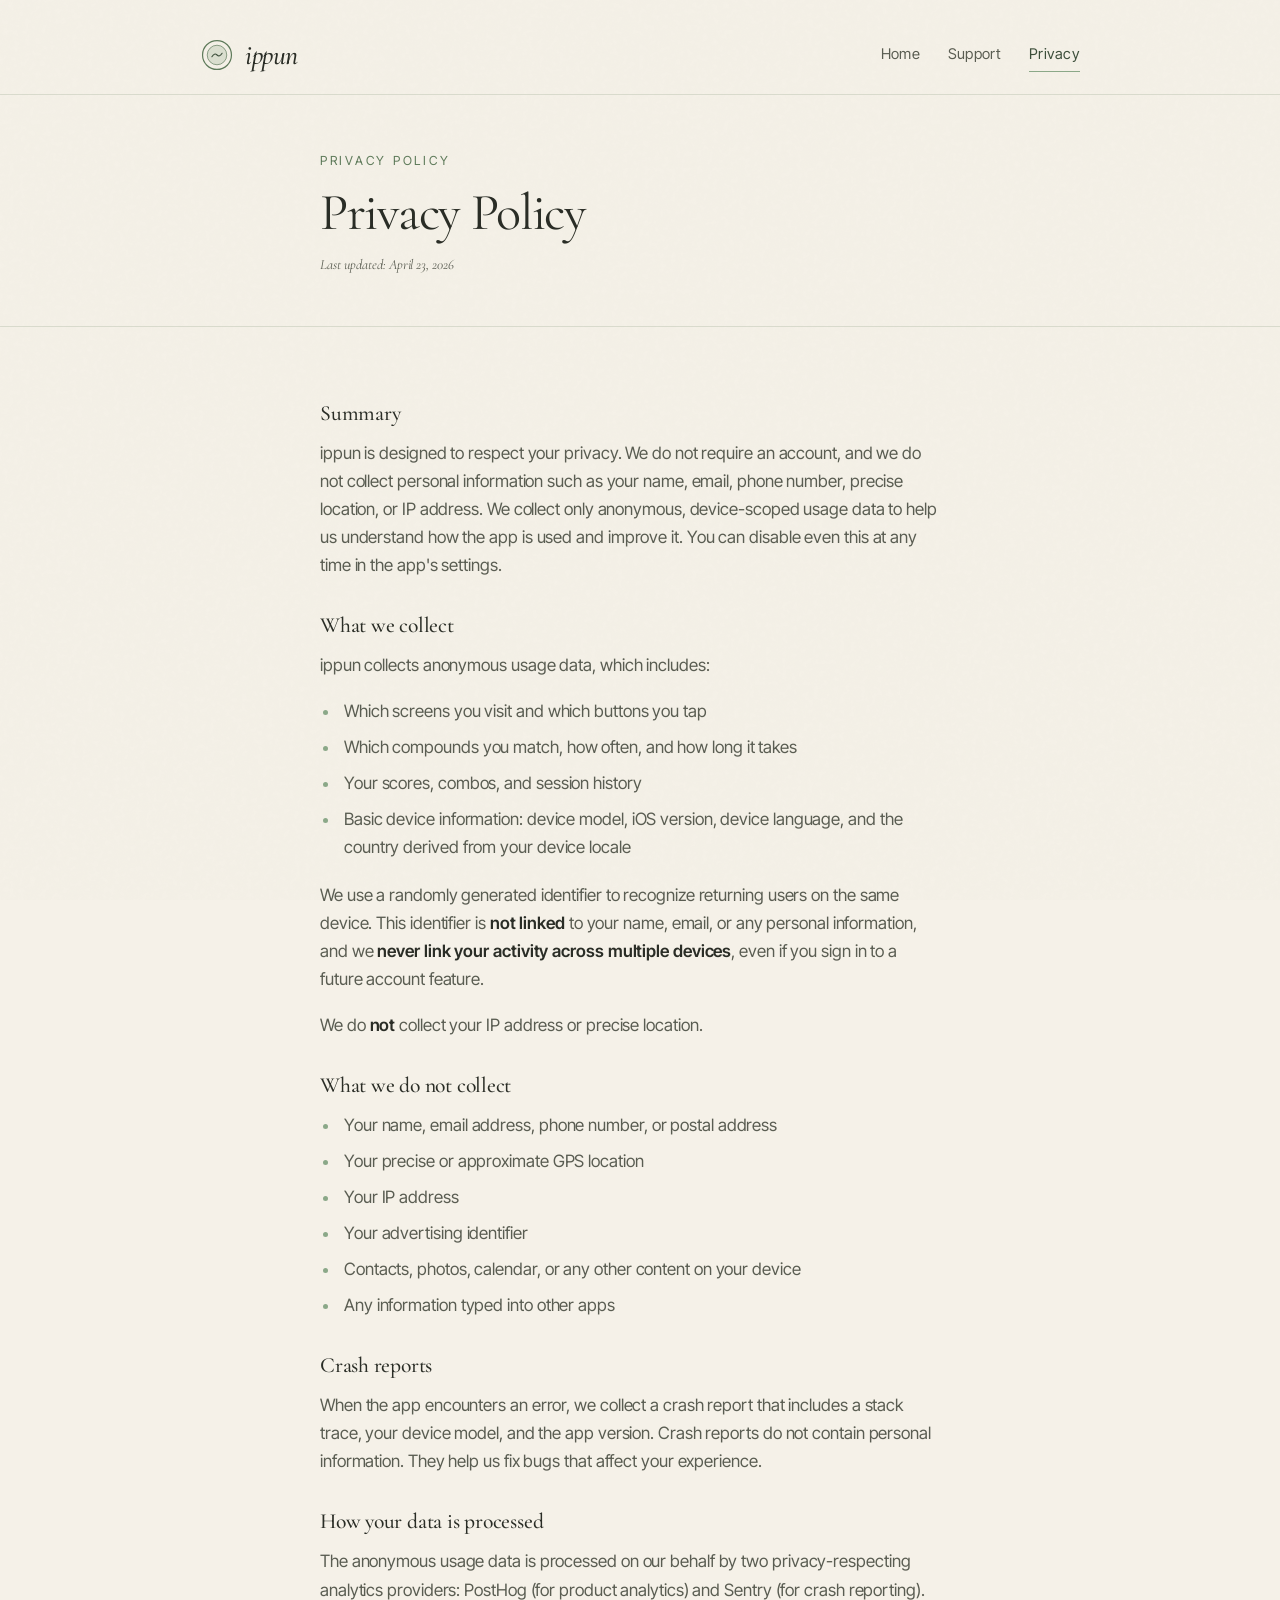
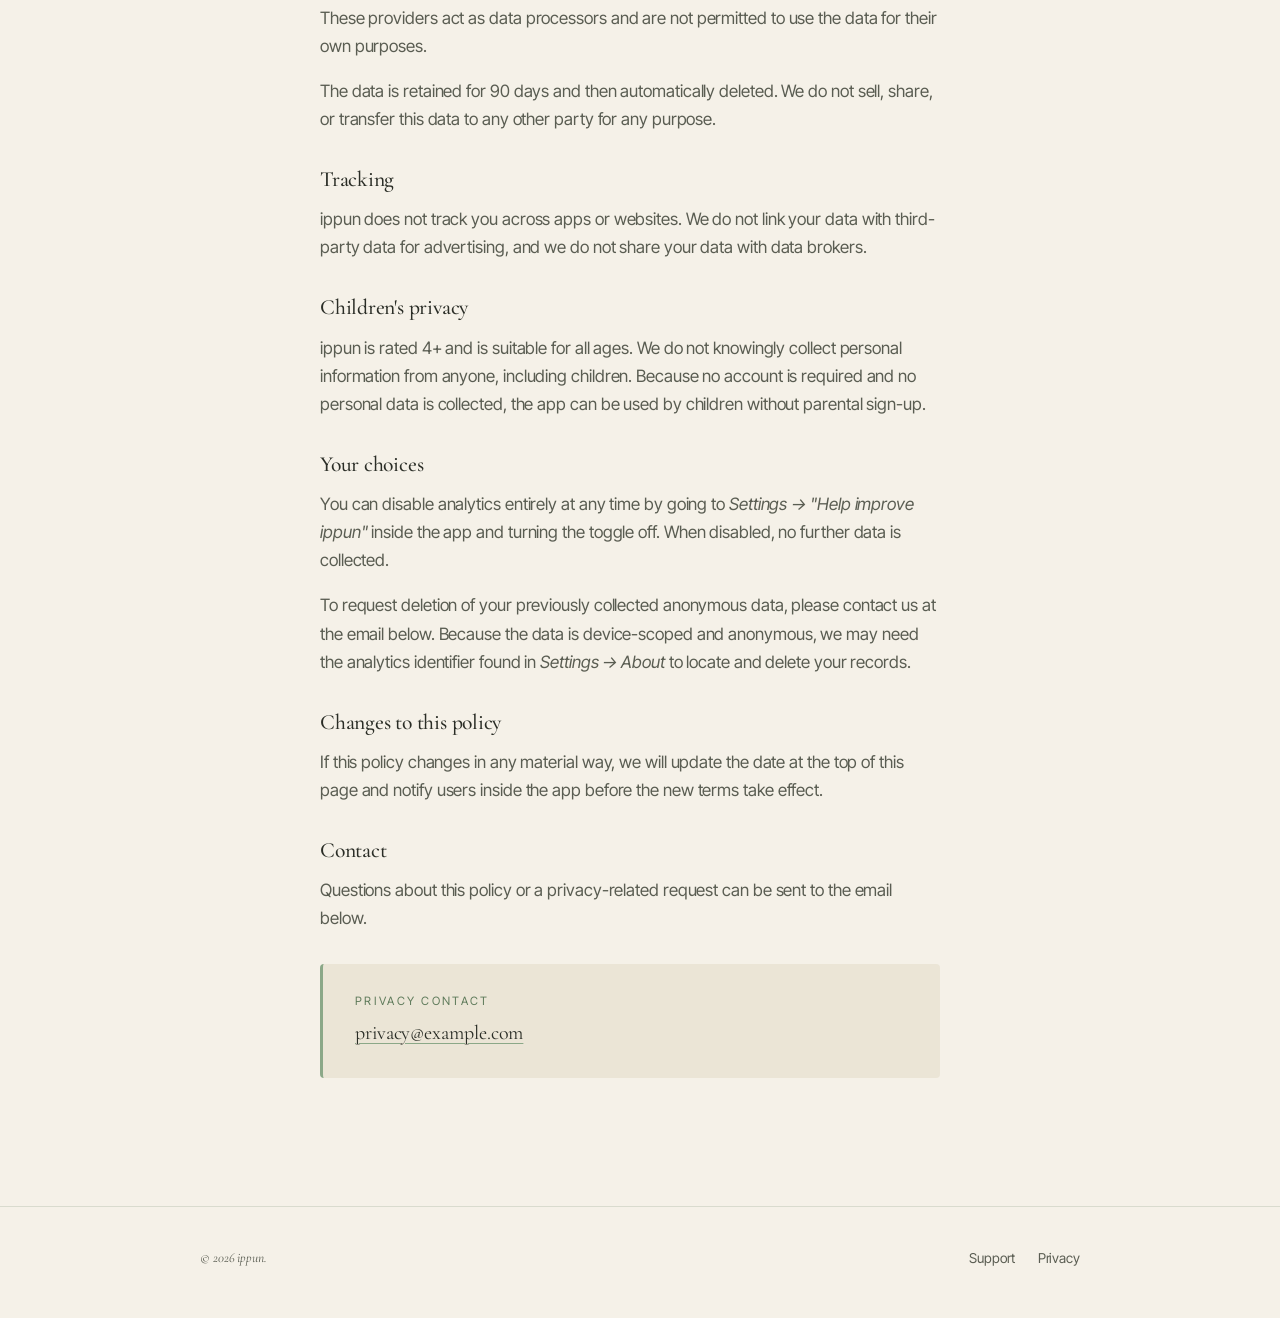
==== privacy.html @ 7325e5bc "Add files via upload" ====
<!DOCTYPE html>
<html lang="en">
<head>
<meta charset="UTF-8">
<meta name="viewport" content="width=device-width, initial-scale=1.0">
<meta name="description" content="Privacy policy for ippun — what data we collect, what we don't, and how to opt out.">
<title>Privacy Policy — ippun</title>
<link rel="icon" type="image/svg+xml" href="assets/mark.svg">
<link rel="preconnect" href="https://fonts.googleapis.com">
<link rel="preconnect" href="https://fonts.gstatic.com" crossorigin>
<link href="https://fonts.googleapis.com/css2?family=Cormorant+Garamond:ital,wght@0,400;0,500;0,600;1,400;1,500&family=Inter+Tight:wght@400;500;600&display=swap" rel="stylesheet">
<link rel="stylesheet" href="assets/style.css">
</head>
<body>

<header class="site-header">
  <div class="wrap-wide site-header-inner">
    <a href="index.html" class="brand">
      <img src="assets/mark.svg" alt="" class="brand-mark">
      <span class="brand-name">ippun</span>
    </a>
    <nav class="primary" aria-label="Primary">
      <a href="index.html">Home</a>
      <a href="support.html">Support</a>
      <a href="privacy.html" aria-current="page">Privacy</a>
    </nav>
  </div>
</header>

<main>

  <div class="doc-header">
    <div class="wrap">
      <p class="kicker">Privacy Policy</p>
      <h1>Privacy Policy</h1>
      <p class="updated">Last updated: <span id="lastUpdated">April 23, 2026</span></p>
    </div>
  </div>

  <section class="doc-body">
    <div class="wrap">

      <h3>Summary</h3>
      <p>ippun is designed to respect your privacy. We do not require an account, and we do not collect personal information such as your name, email, phone number, precise location, or IP address. We collect only anonymous, device-scoped usage data to help us understand how the app is used and improve it. You can disable even this at any time in the app's settings.</p>

      <h3>What we collect</h3>
      <p>ippun collects anonymous usage data, which includes:</p>
      <ul>
        <li>Which screens you visit and which buttons you tap</li>
        <li>Which compounds you match, how often, and how long it takes</li>
        <li>Your scores, combos, and session history</li>
        <li>Basic device information: device model, iOS version, device language, and the country derived from your device locale</li>
      </ul>
      <p>We use a randomly generated identifier to recognize returning users on the same device. This identifier is <strong>not linked</strong> to your name, email, or any personal information, and we <strong>never link your activity across multiple devices</strong>, even if you sign in to a future account feature.</p>
      <p>We do <strong>not</strong> collect your IP address or precise location.</p>

      <h3>What we do not collect</h3>
      <ul>
        <li>Your name, email address, phone number, or postal address</li>
        <li>Your precise or approximate GPS location</li>
        <li>Your IP address</li>
        <li>Your advertising identifier</li>
        <li>Contacts, photos, calendar, or any other content on your device</li>
        <li>Any information typed into other apps</li>
      </ul>

      <h3>Crash reports</h3>
      <p>When the app encounters an error, we collect a crash report that includes a stack trace, your device model, and the app version. Crash reports do not contain personal information. They help us fix bugs that affect your experience.</p>

      <h3>How your data is processed</h3>
      <p>The anonymous usage data is processed on our behalf by two privacy-respecting analytics providers: PostHog (for product analytics) and Sentry (for crash reporting). These providers act as data processors and are not permitted to use the data for their own purposes.</p>
      <p>The data is retained for 90 days and then automatically deleted. We do not sell, share, or transfer this data to any other party for any purpose.</p>

      <h3>Tracking</h3>
      <p>ippun does not track you across apps or websites. We do not link your data with third-party data for advertising, and we do not share your data with data brokers.</p>

      <h3>Children's privacy</h3>
      <p>ippun is rated 4+ and is suitable for all ages. We do not knowingly collect personal information from anyone, including children. Because no account is required and no personal data is collected, the app can be used by children without parental sign-up.</p>

      <h3>Your choices</h3>
      <p>You can disable analytics entirely at any time by going to <em>Settings → "Help improve ippun"</em> inside the app and turning the toggle off. When disabled, no further data is collected.</p>
      <p>To request deletion of your previously collected anonymous data, please contact us at the email below. Because the data is device-scoped and anonymous, we may need the analytics identifier found in <em>Settings → About</em> to locate and delete your records.</p>

      <h3>Changes to this policy</h3>
      <p>If this policy changes in any material way, we will update the date at the top of this page and notify users inside the app before the new terms take effect.</p>

      <h3>Contact</h3>
      <p>Questions about this policy or a privacy-related request can be sent to the email below.</p>

      <div class="contact-card">
        <div class="label">Privacy contact</div>
        <div class="value"><a href="mailto:privacy@example.com">privacy@example.com</a></div>
      </div>

    </div>
  </section>

</main>

<footer class="site-footer">
  <div class="wrap-wide site-footer-inner">
    <span class="colophon">© <span id="year"></span> ippun.</span>
    <nav aria-label="Footer">
      <a href="support.html">Support</a>
      <a href="privacy.html">Privacy</a>
    </nav>
  </div>
</footer>

<script>
  document.getElementById('year').textContent = new Date().getFullYear();
</script>

</body>
</html>
---- assets/style.css ----
/* ippun — light matcha aesthetic
   Refined, minimal, warm. Subtle grain and soft matcha accents. */

:root {
  /* Matcha palette — warm, powdery, quiet */
  --cream: #f5f1e8;           /* warm off-white, like rice paper */
  --cream-soft: #ebe5d6;      /* slightly deeper cream for cards */
  --matcha: #8ba888;          /* soft matcha green */
  --matcha-deep: #5e7a5a;     /* deeper accent */
  --matcha-dark: #3d4f3b;     /* for text contrast */
  --ink: #2a2d26;             /* warm near-black */
  --ink-soft: #5a5d52;        /* muted body text */
  --rule: rgba(94, 122, 90, 0.18);

  --serif: "Cormorant Garamond", "EB Garamond", Georgia, serif;
  --sans: "Inter Tight", -apple-system, BlinkMacSystemFont, "SF Pro Text", sans-serif;
  --mono: "JetBrains Mono", ui-monospace, monospace;

  --measure: 62ch;
  --gutter: clamp(1.25rem, 4vw, 2.5rem);
}

*, *::before, *::after { box-sizing: border-box; }

html { scroll-behavior: smooth; }

body {
  margin: 0;
  background: var(--cream);
  color: var(--ink);
  font-family: var(--sans);
  font-size: 17px;
  line-height: 1.65;
  font-weight: 400;
  -webkit-font-smoothing: antialiased;
  -moz-osx-font-smoothing: grayscale;
  letter-spacing: -0.005em;
  min-height: 100vh;
  position: relative;
}

/* Subtle paper grain — gives the cream background texture */
body::before {
  content: "";
  position: fixed;
  inset: 0;
  pointer-events: none;
  z-index: 1;
  opacity: 0.35;
  background-image: url("data:image/svg+xml,%3Csvg viewBox='0 0 200 200' xmlns='http://www.w3.org/2000/svg'%3E%3Cfilter id='n'%3E%3CfeTurbulence type='fractalNoise' baseFrequency='0.85' numOctaves='2' stitchTiles='stitch'/%3E%3CfeColorMatrix values='0 0 0 0 0.36 0 0 0 0 0.42 0 0 0 0 0.32 0 0 0 0.09 0'/%3E%3C/filter%3E%3Crect width='100%25' height='100%25' filter='url(%23n)'/%3E%3C/svg%3E");
}

/* Content sits above grain */
.site-header, main, .site-footer { position: relative; z-index: 2; }

/* ─── Layout ─────────────────────────────────────────── */

.wrap {
  max-width: 720px;
  margin: 0 auto;
  padding: 0 var(--gutter);
}

.wrap-wide {
  max-width: 960px;
  margin: 0 auto;
  padding: 0 var(--gutter);
}

/* ─── Header ─────────────────────────────────────────── */

.site-header {
  padding: 2rem 0 1rem;
  border-bottom: 1px solid var(--rule);
}

.site-header-inner {
  display: flex;
  align-items: center;
  justify-content: space-between;
  gap: 1.5rem;
  flex-wrap: wrap;
}

.brand {
  display: inline-flex;
  align-items: center;
  gap: 0.7rem;
  text-decoration: none;
  color: var(--ink);
}

.brand-mark {
  width: 34px;
  height: 34px;
  flex-shrink: 0;
}

.brand-name {
  font-family: var(--serif);
  font-size: 1.75rem;
  font-weight: 500;
  letter-spacing: -0.02em;
  font-style: italic;
}

nav.primary {
  display: flex;
  gap: 1.75rem;
  align-items: center;
}

nav.primary a {
  color: var(--ink-soft);
  text-decoration: none;
  font-size: 0.92rem;
  letter-spacing: 0.02em;
  padding: 0.25rem 0;
  border-bottom: 1px solid transparent;
  transition: color 0.2s ease, border-color 0.2s ease;
}

nav.primary a:hover,
nav.primary a[aria-current="page"] {
  color: var(--matcha-dark);
  border-bottom-color: var(--matcha);
}

/* ─── Hero / Landing ─────────────────────────────────── */

.hero {
  padding: 5rem 0 4rem;
  text-align: center;
  position: relative;
}

.hero .eyebrow {
  font-size: 0.78rem;
  text-transform: uppercase;
  letter-spacing: 0.22em;
  color: var(--matcha-deep);
  margin-bottom: 1.5rem;
  font-weight: 500;
}

.hero h1 {
  font-family: var(--serif);
  font-weight: 400;
  font-size: clamp(2.5rem, 7vw, 4.75rem);
  line-height: 1.05;
  letter-spacing: -0.025em;
  margin: 0 0 1.5rem;
  color: var(--ink);
}

.hero h1 em {
  font-style: italic;
  color: var(--matcha-deep);
  font-weight: 400;
}

.hero .lede {
  font-size: 1.15rem;
  color: var(--ink-soft);
  max-width: 40ch;
  margin: 0 auto 2.5rem;
  line-height: 1.55;
}

.hero-cta {
  display: inline-flex;
  align-items: center;
  gap: 0.6rem;
  padding: 0.85rem 1.5rem;
  background: var(--matcha-dark);
  color: var(--cream);
  text-decoration: none;
  border-radius: 999px;
  font-size: 0.95rem;
  letter-spacing: 0.01em;
  transition: background 0.2s ease, transform 0.2s ease;
}

.hero-cta:hover {
  background: var(--ink);
  transform: translateY(-1px);
}

.hero-cta-note {
  display: block;
  margin-top: 1rem;
  font-size: 0.82rem;
  color: var(--ink-soft);
  letter-spacing: 0.04em;
}

/* Decorative circle — evokes a matcha bowl seen from above */
.hero-bowl {
  position: absolute;
  top: 0;
  left: 50%;
  transform: translate(-50%, -25%);
  width: 420px;
  height: 420px;
  border-radius: 50%;
  background: radial-gradient(circle at 35% 35%,
    rgba(139, 168, 136, 0.22) 0%,
    rgba(139, 168, 136, 0.08) 45%,
    transparent 70%);
  z-index: -1;
  pointer-events: none;
}

/* ─── Sections ───────────────────────────────────────── */

section {
  padding: 3.5rem 0;
}

section + section {
  border-top: 1px solid var(--rule);
}

.section-label {
  font-size: 0.75rem;
  text-transform: uppercase;
  letter-spacing: 0.24em;
  color: var(--matcha-deep);
  margin-bottom: 1.25rem;
  font-weight: 500;
}

h2 {
  font-family: var(--serif);
  font-weight: 400;
  font-size: clamp(1.75rem, 3.5vw, 2.5rem);
  line-height: 1.15;
  letter-spacing: -0.02em;
  margin: 0 0 1.25rem;
  color: var(--ink);
}

h3 {
  font-family: var(--serif);
  font-weight: 500;
  font-size: 1.35rem;
  line-height: 1.3;
  margin: 2rem 0 0.75rem;
  color: var(--ink);
  letter-spacing: -0.01em;
}

p {
  margin: 0 0 1.1rem;
  max-width: var(--measure);
  color: var(--ink-soft);
}

p strong { color: var(--ink); font-weight: 600; }

a { color: var(--matcha-deep); text-decoration: underline; text-decoration-thickness: 1px; text-underline-offset: 3px; }
a:hover { color: var(--ink); }

/* Feature list on landing */
.features {
  display: grid;
  grid-template-columns: repeat(auto-fit, minmax(220px, 1fr));
  gap: 2.5rem 2rem;
  margin-top: 2rem;
}

.feature .feature-num {
  font-family: var(--serif);
  font-style: italic;
  color: var(--matcha);
  font-size: 1.4rem;
  margin-bottom: 0.5rem;
  display: block;
}

.feature h3 {
  margin-top: 0;
  font-size: 1.15rem;
  font-weight: 600;
  font-family: var(--sans);
  letter-spacing: -0.005em;
}

.feature p {
  font-size: 0.95rem;
  margin: 0;
}

/* ─── Document pages (support, privacy) ──────────────── */

.doc-header {
  padding: 3.5rem 0 2rem;
  border-bottom: 1px solid var(--rule);
}

.doc-header .kicker {
  font-size: 0.78rem;
  text-transform: uppercase;
  letter-spacing: 0.22em;
  color: var(--matcha-deep);
  margin-bottom: 0.75rem;
}

.doc-header h1 {
  font-family: var(--serif);
  font-weight: 400;
  font-size: clamp(2.25rem, 5vw, 3.25rem);
  line-height: 1.1;
  letter-spacing: -0.025em;
  margin: 0 0 0.75rem;
  color: var(--ink);
}

.doc-header .updated {
  font-size: 0.88rem;
  color: var(--ink-soft);
  font-style: italic;
  font-family: var(--serif);
}

.doc-body {
  padding: 2.5rem 0 4rem;
}

.doc-body ul {
  padding-left: 1.25rem;
  margin: 0 0 1.25rem;
  max-width: var(--measure);
  color: var(--ink-soft);
}

.doc-body li {
  margin-bottom: 0.5rem;
  padding-left: 0.25rem;
}

.doc-body li::marker {
  color: var(--matcha);
}

/* Contact card */
.contact-card {
  margin-top: 2rem;
  padding: 1.75rem 2rem;
  background: var(--cream-soft);
  border-left: 3px solid var(--matcha);
  border-radius: 4px;
  max-width: var(--measure);
}

.contact-card .label {
  font-size: 0.72rem;
  text-transform: uppercase;
  letter-spacing: 0.2em;
  color: var(--matcha-deep);
  margin-bottom: 0.4rem;
}

.contact-card .value {
  font-family: var(--serif);
  font-size: 1.25rem;
  color: var(--ink);
  word-break: break-word;
}

.contact-card .value a {
  color: var(--ink);
  text-decoration: underline;
  text-decoration-color: var(--matcha);
  text-decoration-thickness: 1px;
  text-underline-offset: 4px;
}

/* FAQ */
.faq-item {
  padding: 1.5rem 0;
  border-bottom: 1px solid var(--rule);
  max-width: var(--measure);
}

.faq-item:last-child { border-bottom: none; }

.faq-item h3 {
  margin: 0 0 0.5rem;
  font-size: 1.1rem;
  font-family: var(--sans);
  font-weight: 600;
  color: var(--ink);
}

.faq-item p {
  margin: 0;
  font-size: 0.97rem;
}

/* ─── Footer ─────────────────────────────────────────── */

.site-footer {
  margin-top: 4rem;
  padding: 2.5rem 0 3rem;
  border-top: 1px solid var(--rule);
  font-size: 0.85rem;
  color: var(--ink-soft);
}

.site-footer-inner {
  display: flex;
  justify-content: space-between;
  align-items: center;
  gap: 1rem;
  flex-wrap: wrap;
}

.site-footer a {
  color: var(--ink-soft);
  margin-left: 1.25rem;
  text-decoration: none;
}

.site-footer a:hover { color: var(--matcha-dark); }

.site-footer .colophon {
  font-family: var(--serif);
  font-style: italic;
}

/* ─── Animations ─────────────────────────────────────── */

@keyframes rise {
  from { opacity: 0; transform: translateY(14px); }
  to   { opacity: 1; transform: translateY(0); }
}

.hero .eyebrow { animation: rise 0.7s ease 0.05s both; }
.hero h1       { animation: rise 0.7s ease 0.15s both; }
.hero .lede    { animation: rise 0.7s ease 0.30s both; }
.hero-cta      { animation: rise 0.7s ease 0.45s both; }
.hero-cta-note { animation: rise 0.7s ease 0.55s both; }

@media (prefers-reduced-motion: reduce) {
  *, *::before, *::after {
    animation-duration: 0.01ms !important;
    transition-duration: 0.01ms !important;
    scroll-behavior: auto !important;
  }
}

/* ─── Responsive ─────────────────────────────────────── */

@media (max-width: 640px) {
  body { font-size: 16px; }
  .site-header { padding: 1.5rem 0 1rem; }
  nav.primary { gap: 1.25rem; }
  nav.primary a { font-size: 0.88rem; }
  .hero { padding: 3.5rem 0 2.5rem; }
  .hero-bowl { width: 300px; height: 300px; }
  section { padding: 2.5rem 0; }
  .site-footer-inner { flex-direction: column; align-items: flex-start; }
  .site-footer a { margin-left: 0; margin-right: 1.25rem; }
}
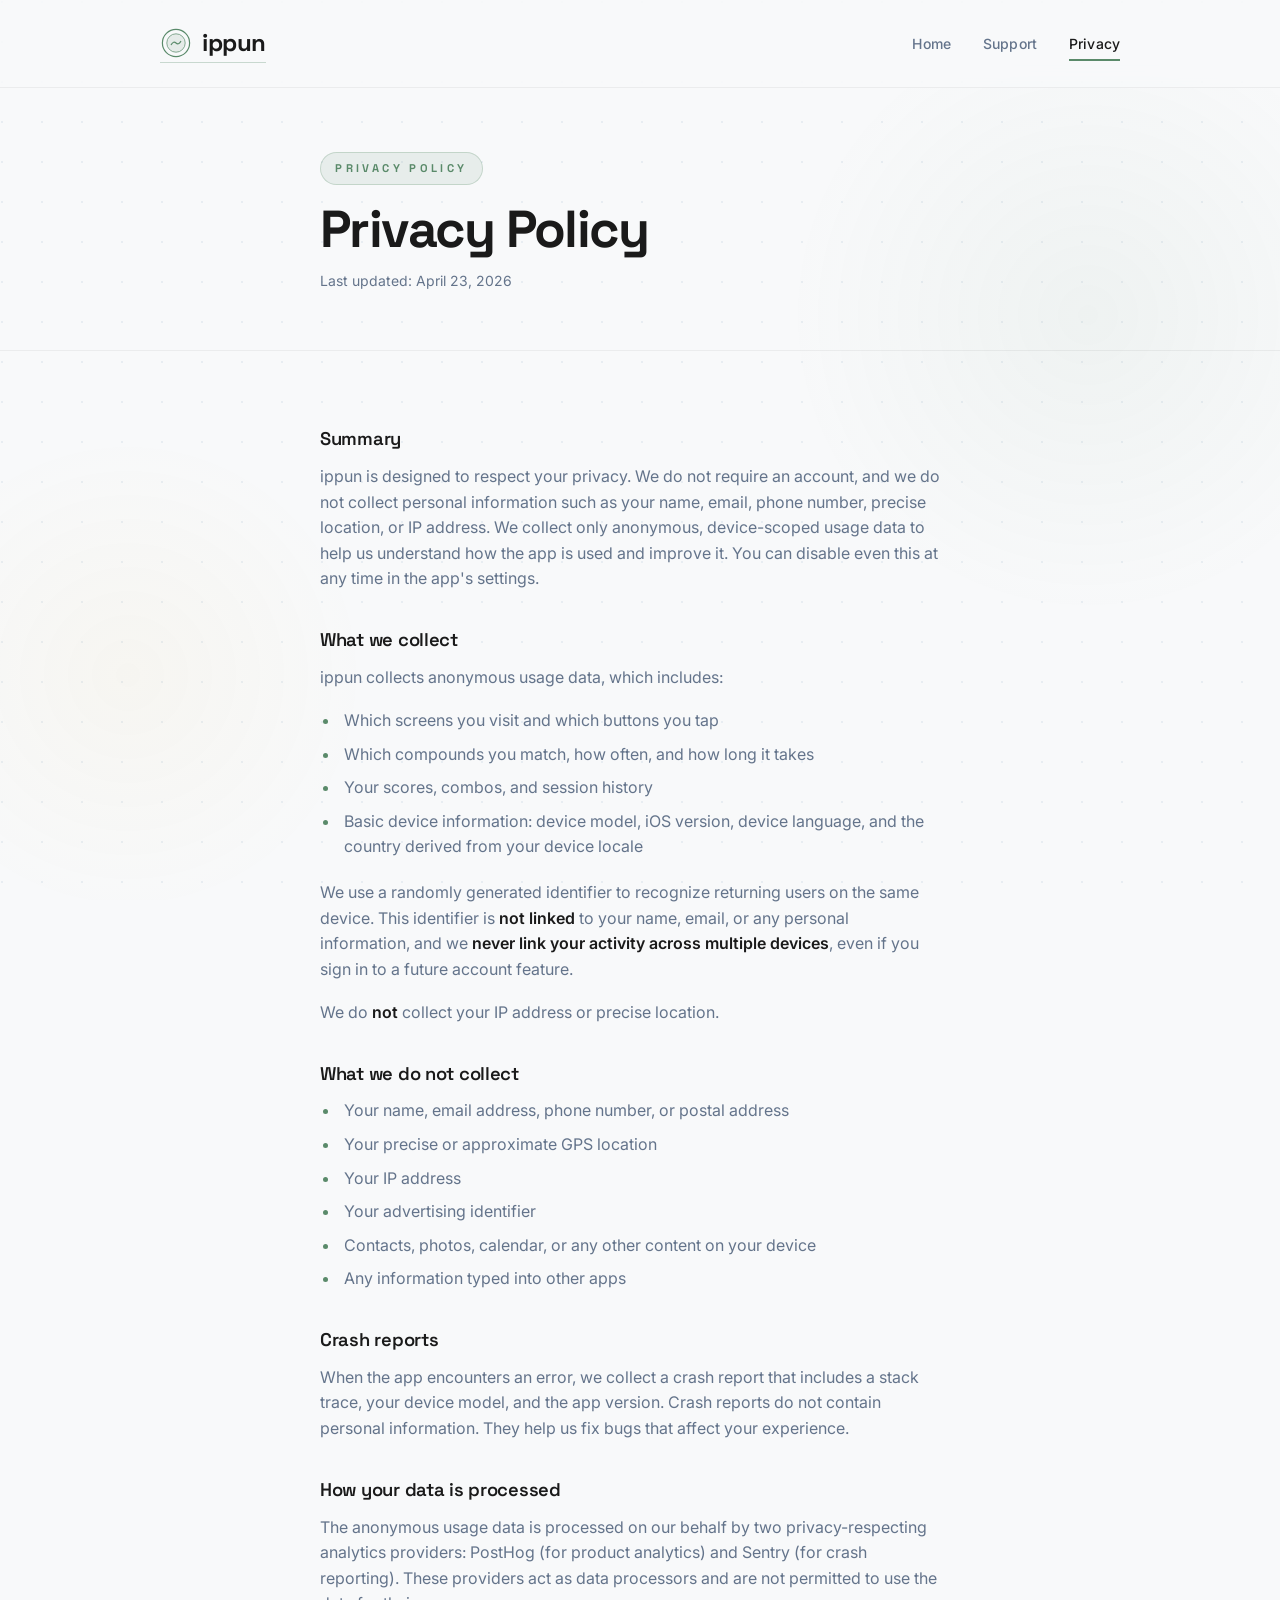
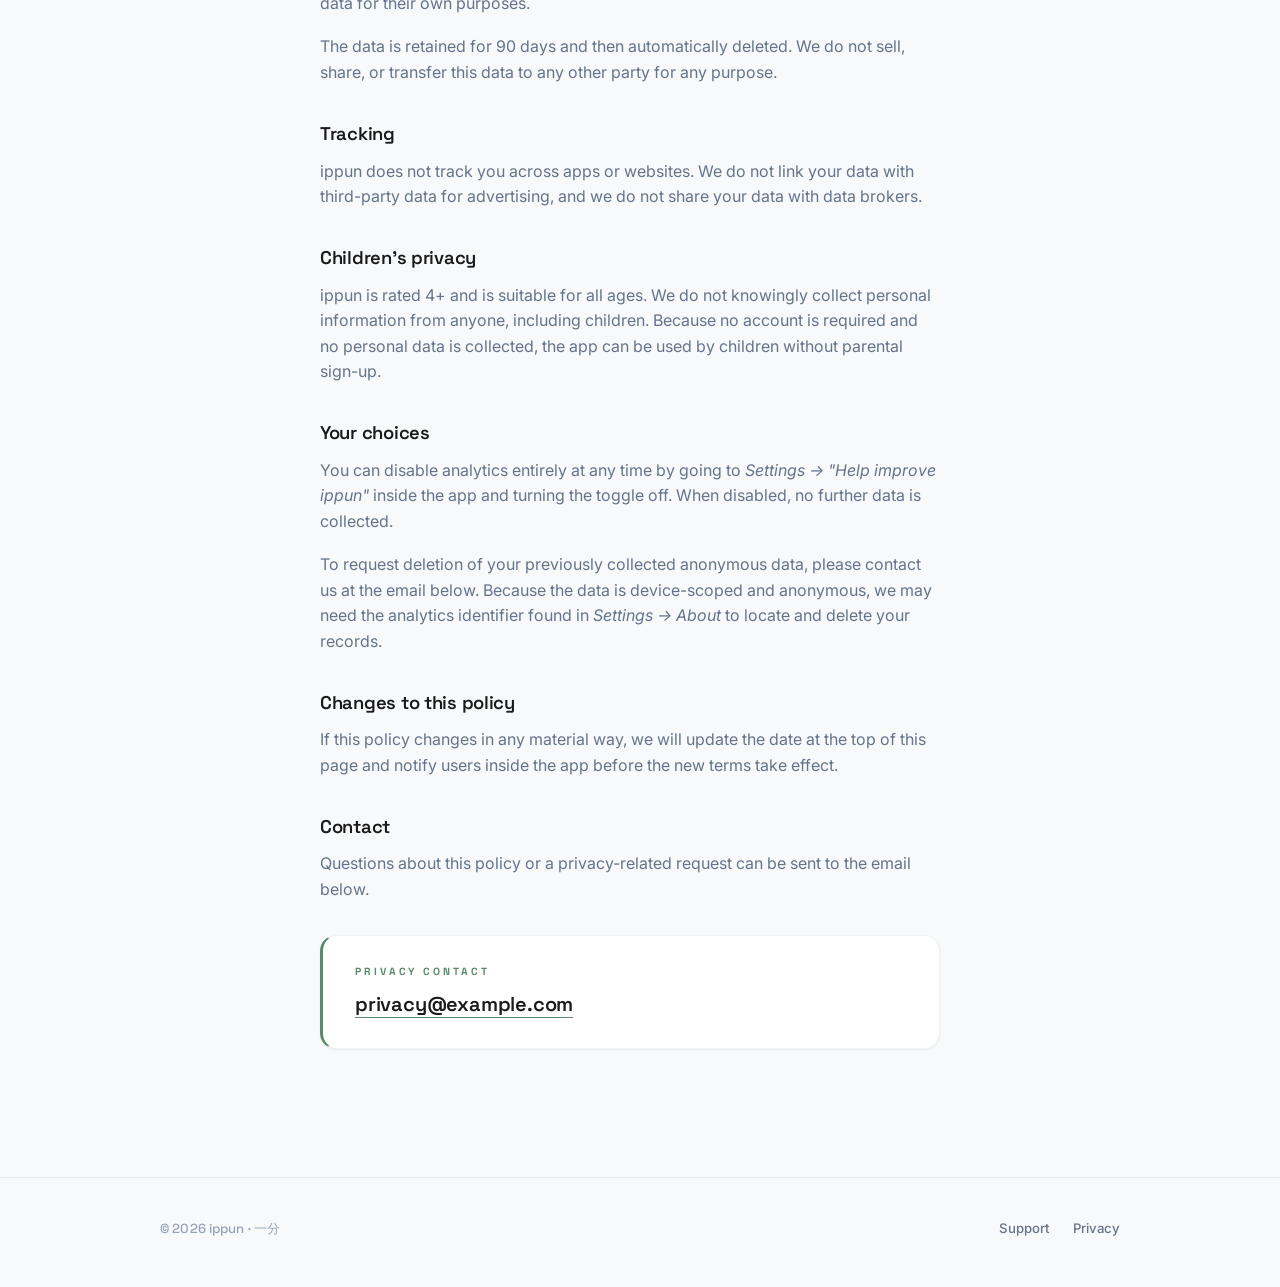
==== commit 0079fee8: "Add files via upload" ====
--- a/privacy.html
+++ b/privacy.html
@@ -8,7 +8,7 @@
 <link rel="icon" type="image/svg+xml" href="assets/mark.svg">
 <link rel="preconnect" href="https://fonts.googleapis.com">
 <link rel="preconnect" href="https://fonts.gstatic.com" crossorigin>
-<link href="https://fonts.googleapis.com/css2?family=Cormorant+Garamond:ital,wght@0,400;0,500;0,600;1,400;1,500&family=Inter+Tight:wght@400;500;600&display=swap" rel="stylesheet">
+<link href="https://fonts.googleapis.com/css2?family=Space+Grotesk:wght@300;400;500;600;700&family=Inter:wght@300;400;500;600;700&family=Noto+Sans+JP:wght@400;700;900&display=swap" rel="stylesheet">
 <link rel="stylesheet" href="assets/style.css">
 </head>
 <body>
@@ -99,7 +99,7 @@
 
 <footer class="site-footer">
   <div class="wrap-wide site-footer-inner">
-    <span class="colophon">© <span id="year"></span> ippun.</span>
+    <span class="colophon">© <span id="year"></span> ippun · 一分</span>
     <nav aria-label="Footer">
       <a href="support.html">Support</a>
       <a href="privacy.html">Privacy</a>
--- a/assets/style.css
+++ b/assets/style.css
@@ -1,20 +1,37 @@
-/* ippun — light matcha aesthetic
-   Refined, minimal, warm. Subtle grain and soft matcha accents. */
+/* ippun — Light Matcha (Zen Minimalist)
+   Exact theme tokens mirrored from src/theme/palettes/light.ts
+   Fonts & aesthetic match stitch-style-ref/light_theme/code.html */
 
 :root {
-  /* Matcha palette — warm, powdery, quiet */
-  --cream: #f5f1e8;           /* warm off-white, like rice paper */
-  --cream-soft: #ebe5d6;      /* slightly deeper cream for cards */
-  --matcha: #8ba888;          /* soft matcha green */
-  --matcha-deep: #5e7a5a;     /* deeper accent */
-  --matcha-dark: #3d4f3b;     /* for text contrast */
-  --ink: #2a2d26;             /* warm near-black */
-  --ink-soft: #5a5d52;        /* muted body text */
-  --rule: rgba(94, 122, 90, 0.18);
-
-  --serif: "Cormorant Garamond", "EB Garamond", Georgia, serif;
-  --sans: "Inter Tight", -apple-system, BlinkMacSystemFont, "SF Pro Text", sans-serif;
-  --mono: "JetBrains Mono", ui-monospace, monospace;
+  /* Core palette — from lightPalette */
+  --background: #F8F9FA;
+  --surface: #FFFFFF;
+  --primary: #5A8A6A;              /* Matcha green, muted, earthy */
+  --accent-secondary: #D4A017;     /* Warm gold */
+  --primary-contrast: #FFFFFF;
+
+  /* Text */
+  --text-primary: #1A1A1A;
+  --text-secondary: #64748b;
+  --text-tertiary: #94a3b8;
+
+  /* Borders & subtle surfaces */
+  --card-border: rgba(0, 0, 0, 0.05);
+  --border-subtle: rgba(0, 0, 0, 0.05);
+  --accent-bg: rgba(90, 138, 106, 0.08);
+  --badge-bg: rgba(90, 138, 106, 0.10);
+  --badge-border: rgba(90, 138, 106, 0.25);
+
+  /* Soft shadows — the "soft" shadow style of the light theme */
+  --shadow-sm: 0 1px 2px rgba(0, 0, 0, 0.04), 0 1px 3px rgba(0, 0, 0, 0.04);
+  --shadow-md: 0 4px 12px rgba(0, 0, 0, 0.06), 0 1px 3px rgba(0, 0, 0, 0.04);
+  --shadow-lg: 0 10px 30px rgba(0, 0, 0, 0.08), 0 2px 6px rgba(0, 0, 0, 0.04);
+  --shadow-glow: 0 8px 30px rgba(90, 138, 106, 0.10);
+
+  /* Typography — matches tailwind.config.fontFamily */
+  --font-headline: "Space Grotesk", -apple-system, BlinkMacSystemFont, sans-serif;
+  --font-body: "Inter", -apple-system, BlinkMacSystemFont, sans-serif;
+  --font-kanji: "Noto Sans JP", sans-serif;
 
   --measure: 62ch;
   --gutter: clamp(1.25rem, 4vw, 2.5rem);
@@ -26,32 +43,43 @@
 
 body {
   margin: 0;
-  background: var(--cream);
-  color: var(--ink);
-  font-family: var(--sans);
-  font-size: 17px;
-  line-height: 1.65;
+  background: var(--background);
+  color: var(--text-primary);
+  font-family: var(--font-body);
+  font-size: 16px;
   font-weight: 400;
+  line-height: 1.6;
   -webkit-font-smoothing: antialiased;
   -moz-osx-font-smoothing: grayscale;
-  letter-spacing: -0.005em;
   min-height: 100vh;
   position: relative;
 }
 
-/* Subtle paper grain — gives the cream background texture */
+/* Radial dot pattern — the signature background of the light theme reference */
 body::before {
   content: "";
   position: fixed;
   inset: 0;
   pointer-events: none;
-  z-index: 1;
+  z-index: 0;
   opacity: 0.35;
-  background-image: url("data:image/svg+xml,%3Csvg viewBox='0 0 200 200' xmlns='http://www.w3.org/2000/svg'%3E%3Cfilter id='n'%3E%3CfeTurbulence type='fractalNoise' baseFrequency='0.85' numOctaves='2' stitchTiles='stitch'/%3E%3CfeColorMatrix values='0 0 0 0 0.36 0 0 0 0 0.42 0 0 0 0 0.32 0 0 0 0.09 0'/%3E%3C/filter%3E%3Crect width='100%25' height='100%25' filter='url(%23n)'/%3E%3C/svg%3E");
-}
-
-/* Content sits above grain */
-.site-header, main, .site-footer { position: relative; z-index: 2; }
+  background-image: radial-gradient(circle at 2px 2px, #cbd5e1 1px, transparent 0);
+  background-size: 40px 40px;
+}
+
+/* Soft matcha glow bloom, echoes the reference's primary/5 blurred circles */
+body::after {
+  content: "";
+  position: fixed;
+  inset: 0;
+  pointer-events: none;
+  z-index: 0;
+  background:
+    radial-gradient(500px circle at 85% 35%, rgba(90, 138, 106, 0.06), transparent 60%),
+    radial-gradient(400px circle at 10% 75%, rgba(212, 160, 23, 0.04), transparent 60%);
+}
+
+.site-header, main, .site-footer { position: relative; z-index: 1; }
 
 /* ─── Layout ─────────────────────────────────────────── */
 
@@ -62,7 +90,7 @@
 }
 
 .wrap-wide {
-  max-width: 960px;
+  max-width: 1040px;
   margin: 0 auto;
   padding: 0 var(--gutter);
 }
@@ -70,8 +98,14 @@
 /* ─── Header ─────────────────────────────────────────── */
 
 .site-header {
-  padding: 2rem 0 1rem;
-  border-bottom: 1px solid var(--rule);
+  padding: 1.5rem 0;
+  background: rgba(248, 249, 250, 0.80);
+  backdrop-filter: blur(20px);
+  -webkit-backdrop-filter: blur(20px);
+  border-bottom: 1px solid var(--card-border);
+  position: sticky;
+  top: 0;
+  z-index: 50;
 }
 
 .site-header-inner {
@@ -85,242 +119,323 @@
 .brand {
   display: inline-flex;
   align-items: center;
-  gap: 0.7rem;
+  gap: 0.65rem;
   text-decoration: none;
-  color: var(--ink);
+  color: var(--text-primary);
 }
 
 .brand-mark {
-  width: 34px;
-  height: 34px;
+  width: 32px;
+  height: 32px;
   flex-shrink: 0;
 }
 
 .brand-name {
-  font-family: var(--serif);
-  font-size: 1.75rem;
-  font-weight: 500;
+  font-family: var(--font-headline);
+  font-size: 1.5rem;
+  font-weight: 700;
   letter-spacing: -0.02em;
-  font-style: italic;
+  color: var(--text-primary);
 }
 
 nav.primary {
   display: flex;
-  gap: 1.75rem;
+  gap: 2rem;
   align-items: center;
 }
 
 nav.primary a {
-  color: var(--ink-soft);
+  color: var(--text-secondary);
   text-decoration: none;
-  font-size: 0.92rem;
-  letter-spacing: 0.02em;
+  font-family: var(--font-body);
+  font-size: 0.875rem;
+  font-weight: 500;
+  letter-spacing: 0.01em;
   padding: 0.25rem 0;
-  border-bottom: 1px solid transparent;
-  transition: color 0.2s ease, border-color 0.2s ease;
+  position: relative;
+  transition: color 0.2s ease;
+  border-bottom: none;
+}
+
+nav.primary a::after {
+  content: "";
+  position: absolute;
+  bottom: -2px;
+  left: 0;
+  right: 0;
+  height: 1.5px;
+  background: var(--primary);
+  transform: scaleX(0);
+  transform-origin: left;
+  transition: transform 0.25s ease;
 }
 
 nav.primary a:hover,
 nav.primary a[aria-current="page"] {
-  color: var(--matcha-dark);
-  border-bottom-color: var(--matcha);
+  color: var(--text-primary);
+}
+
+nav.primary a[aria-current="page"]::after,
+nav.primary a:hover::after {
+  transform: scaleX(1);
 }
 
 /* ─── Hero / Landing ─────────────────────────────────── */
 
 .hero {
-  padding: 5rem 0 4rem;
+  padding: 6rem 0 5rem;
   text-align: center;
   position: relative;
 }
 
 .hero .eyebrow {
-  font-size: 0.78rem;
+  display: inline-block;
+  font-family: var(--font-headline);
+  font-size: 0.7rem;
   text-transform: uppercase;
-  letter-spacing: 0.22em;
-  color: var(--matcha-deep);
-  margin-bottom: 1.5rem;
-  font-weight: 500;
+  letter-spacing: 0.3em;
+  color: var(--primary);
+  font-weight: 700;
+  margin-bottom: 2rem;
+  padding: 0.5rem 1rem;
+  background: var(--badge-bg);
+  border: 1px solid var(--badge-border);
+  border-radius: 999px;
+}
+
+.hero .eyebrow .jp {
+  font-family: var(--font-kanji);
+  font-weight: 700;
+  letter-spacing: 0.05em;
+  margin-right: 0.35rem;
 }
 
 .hero h1 {
-  font-family: var(--serif);
-  font-weight: 400;
-  font-size: clamp(2.5rem, 7vw, 4.75rem);
+  font-family: var(--font-headline);
+  font-weight: 700;
+  font-size: clamp(2.5rem, 6.5vw, 4.5rem);
   line-height: 1.05;
-  letter-spacing: -0.025em;
+  letter-spacing: -0.035em;
   margin: 0 0 1.5rem;
-  color: var(--ink);
-}
-
-.hero h1 em {
-  font-style: italic;
-  color: var(--matcha-deep);
-  font-weight: 400;
+  color: var(--text-primary);
+}
+
+.hero h1 .accent {
+  color: var(--primary);
+  font-weight: 700;
 }
 
 .hero .lede {
-  font-size: 1.15rem;
-  color: var(--ink-soft);
-  max-width: 40ch;
+  font-family: var(--font-body);
+  font-size: 1.125rem;
+  font-weight: 300;
+  color: var(--text-secondary);
+  max-width: 44ch;
   margin: 0 auto 2.5rem;
-  line-height: 1.55;
+  line-height: 1.6;
 }
 
 .hero-cta {
   display: inline-flex;
   align-items: center;
-  gap: 0.6rem;
-  padding: 0.85rem 1.5rem;
-  background: var(--matcha-dark);
-  color: var(--cream);
+  gap: 0.55rem;
+  padding: 0.9rem 1.75rem;
+  background: var(--primary);
+  color: var(--primary-contrast);
   text-decoration: none;
   border-radius: 999px;
-  font-size: 0.95rem;
-  letter-spacing: 0.01em;
-  transition: background 0.2s ease, transform 0.2s ease;
+  font-family: var(--font-headline);
+  font-size: 0.9rem;
+  font-weight: 700;
+  letter-spacing: 0.02em;
+  box-shadow: var(--shadow-glow);
+  transition: transform 0.2s ease, box-shadow 0.2s ease;
+  border-bottom: none;
 }
 
 .hero-cta:hover {
-  background: var(--ink);
   transform: translateY(-1px);
+  box-shadow: 0 12px 40px rgba(90, 138, 106, 0.18);
+  color: var(--primary-contrast);
 }
 
 .hero-cta-note {
   display: block;
-  margin-top: 1rem;
-  font-size: 0.82rem;
-  color: var(--ink-soft);
-  letter-spacing: 0.04em;
-}
-
-/* Decorative circle — evokes a matcha bowl seen from above */
-.hero-bowl {
+  margin-top: 1.25rem;
+  font-family: var(--font-headline);
+  font-size: 0.7rem;
+  text-transform: uppercase;
+  letter-spacing: 0.25em;
+  color: var(--text-tertiary);
+  font-weight: 600;
+}
+
+/* Giant ghost kanji behind the hero — "一" (one) for "ippun / 一分" */
+.hero-kanji-ghost {
   position: absolute;
-  top: 0;
+  top: 50%;
   left: 50%;
-  transform: translate(-50%, -25%);
-  width: 420px;
-  height: 420px;
-  border-radius: 50%;
-  background: radial-gradient(circle at 35% 35%,
-    rgba(139, 168, 136, 0.22) 0%,
-    rgba(139, 168, 136, 0.08) 45%,
-    transparent 70%);
+  transform: translate(-50%, -55%);
+  font-family: var(--font-kanji);
+  font-weight: 900;
+  font-size: clamp(18rem, 45vw, 32rem);
+  color: var(--primary);
+  opacity: 0.04;
+  line-height: 1;
+  letter-spacing: -0.05em;
+  pointer-events: none;
+  user-select: none;
   z-index: -1;
-  pointer-events: none;
 }
 
 /* ─── Sections ───────────────────────────────────────── */
 
 section {
-  padding: 3.5rem 0;
+  padding: 4rem 0;
 }
 
 section + section {
-  border-top: 1px solid var(--rule);
+  border-top: 1px solid var(--border-subtle);
 }
 
 .section-label {
-  font-size: 0.75rem;
+  display: inline-block;
+  font-family: var(--font-headline);
+  font-size: 0.7rem;
   text-transform: uppercase;
-  letter-spacing: 0.24em;
-  color: var(--matcha-deep);
+  letter-spacing: 0.3em;
+  color: var(--primary);
   margin-bottom: 1.25rem;
-  font-weight: 500;
+  font-weight: 700;
 }
 
 h2 {
-  font-family: var(--serif);
-  font-weight: 400;
+  font-family: var(--font-headline);
+  font-weight: 700;
   font-size: clamp(1.75rem, 3.5vw, 2.5rem);
   line-height: 1.15;
-  letter-spacing: -0.02em;
+  letter-spacing: -0.025em;
   margin: 0 0 1.25rem;
-  color: var(--ink);
+  color: var(--text-primary);
 }
 
 h3 {
-  font-family: var(--serif);
-  font-weight: 500;
-  font-size: 1.35rem;
-  line-height: 1.3;
-  margin: 2rem 0 0.75rem;
-  color: var(--ink);
-  letter-spacing: -0.01em;
+  font-family: var(--font-headline);
+  font-weight: 600;
+  font-size: 1.15rem;
+  line-height: 1.35;
+  margin: 2.25rem 0 0.75rem;
+  color: var(--text-primary);
+  letter-spacing: -0.015em;
 }
 
 p {
   margin: 0 0 1.1rem;
   max-width: var(--measure);
-  color: var(--ink-soft);
-}
-
-p strong { color: var(--ink); font-weight: 600; }
-
-a { color: var(--matcha-deep); text-decoration: underline; text-decoration-thickness: 1px; text-underline-offset: 3px; }
-a:hover { color: var(--ink); }
-
-/* Feature list on landing */
+  color: var(--text-secondary);
+  font-weight: 400;
+}
+
+p strong { color: var(--text-primary); font-weight: 600; }
+
+a {
+  color: var(--primary);
+  text-decoration: none;
+  border-bottom: 1px solid rgba(90, 138, 106, 0.3);
+  transition: border-color 0.2s ease, color 0.2s ease;
+}
+
+a:hover {
+  color: var(--text-primary);
+  border-bottom-color: var(--text-primary);
+}
+
+/* Features grid on landing */
 .features {
   display: grid;
-  grid-template-columns: repeat(auto-fit, minmax(220px, 1fr));
-  gap: 2.5rem 2rem;
+  grid-template-columns: repeat(auto-fit, minmax(240px, 1fr));
+  gap: 1.25rem;
   margin-top: 2rem;
 }
 
+.feature {
+  background: var(--surface);
+  border: 1px solid var(--card-border);
+  border-radius: 20px;
+  padding: 1.75rem;
+  box-shadow: var(--shadow-sm);
+  transition: transform 0.2s ease, box-shadow 0.2s ease, border-color 0.2s ease;
+}
+
+.feature:hover {
+  transform: translateY(-2px);
+  box-shadow: var(--shadow-md);
+  border-color: rgba(90, 138, 106, 0.20);
+}
+
 .feature .feature-num {
-  font-family: var(--serif);
-  font-style: italic;
-  color: var(--matcha);
-  font-size: 1.4rem;
-  margin-bottom: 0.5rem;
-  display: block;
+  display: inline-block;
+  font-family: var(--font-headline);
+  font-size: 0.7rem;
+  color: var(--primary);
+  margin-bottom: 1rem;
+  letter-spacing: 0.2em;
+  font-weight: 700;
+  text-transform: uppercase;
 }
 
 .feature h3 {
-  margin-top: 0;
-  font-size: 1.15rem;
-  font-weight: 600;
-  font-family: var(--sans);
-  letter-spacing: -0.005em;
+  margin: 0 0 0.5rem;
+  font-size: 1.05rem;
+  font-weight: 700;
+  font-family: var(--font-headline);
+  letter-spacing: -0.01em;
+  color: var(--text-primary);
 }
 
 .feature p {
-  font-size: 0.95rem;
+  font-size: 0.925rem;
   margin: 0;
+  line-height: 1.55;
 }
 
 /* ─── Document pages (support, privacy) ──────────────── */
 
 .doc-header {
-  padding: 3.5rem 0 2rem;
-  border-bottom: 1px solid var(--rule);
+  padding: 4rem 0 2.5rem;
+  border-bottom: 1px solid var(--border-subtle);
 }
 
 .doc-header .kicker {
-  font-size: 0.78rem;
+  display: inline-block;
+  font-family: var(--font-headline);
+  font-size: 0.7rem;
   text-transform: uppercase;
-  letter-spacing: 0.22em;
-  color: var(--matcha-deep);
-  margin-bottom: 0.75rem;
+  letter-spacing: 0.3em;
+  color: var(--primary);
+  margin-bottom: 1rem;
+  font-weight: 700;
+  padding: 0.4rem 0.9rem;
+  background: var(--badge-bg);
+  border: 1px solid var(--badge-border);
+  border-radius: 999px;
 }
 
 .doc-header h1 {
-  font-family: var(--serif);
-  font-weight: 400;
+  font-family: var(--font-headline);
+  font-weight: 700;
   font-size: clamp(2.25rem, 5vw, 3.25rem);
   line-height: 1.1;
-  letter-spacing: -0.025em;
+  letter-spacing: -0.03em;
   margin: 0 0 0.75rem;
-  color: var(--ink);
+  color: var(--text-primary);
 }
 
 .doc-header .updated {
-  font-size: 0.88rem;
-  color: var(--ink-soft);
-  font-style: italic;
-  font-family: var(--serif);
+  font-size: 0.875rem;
+  color: var(--text-secondary);
+  font-family: var(--font-body);
+  font-weight: 400;
 }
 
 .doc-body {
@@ -331,7 +446,7 @@
   padding-left: 1.25rem;
   margin: 0 0 1.25rem;
   max-width: var(--measure);
-  color: var(--ink-soft);
+  color: var(--text-secondary);
 }
 
 .doc-body li {
@@ -340,62 +455,81 @@
 }
 
 .doc-body li::marker {
-  color: var(--matcha);
+  color: var(--primary);
 }
 
 /* Contact card */
 .contact-card {
   margin-top: 2rem;
   padding: 1.75rem 2rem;
-  background: var(--cream-soft);
-  border-left: 3px solid var(--matcha);
-  border-radius: 4px;
+  background: var(--surface);
+  border: 1px solid var(--card-border);
+  border-left: 3px solid var(--primary);
+  border-radius: 16px;
   max-width: var(--measure);
+  box-shadow: var(--shadow-sm);
 }
 
 .contact-card .label {
-  font-size: 0.72rem;
+  font-family: var(--font-headline);
+  font-size: 0.65rem;
   text-transform: uppercase;
-  letter-spacing: 0.2em;
-  color: var(--matcha-deep);
-  margin-bottom: 0.4rem;
+  letter-spacing: 0.28em;
+  color: var(--primary);
+  margin-bottom: 0.5rem;
+  font-weight: 700;
 }
 
 .contact-card .value {
-  font-family: var(--serif);
+  font-family: var(--font-headline);
   font-size: 1.25rem;
-  color: var(--ink);
+  font-weight: 600;
+  color: var(--text-primary);
   word-break: break-word;
+  letter-spacing: -0.01em;
 }
 
 .contact-card .value a {
-  color: var(--ink);
-  text-decoration: underline;
-  text-decoration-color: var(--matcha);
-  text-decoration-thickness: 1px;
-  text-underline-offset: 4px;
+  color: var(--text-primary);
+  border-bottom: 1.5px solid var(--primary);
+}
+
+.contact-card .value a:hover {
+  color: var(--primary);
 }
 
 /* FAQ */
 .faq-item {
   padding: 1.5rem 0;
-  border-bottom: 1px solid var(--rule);
+  border-bottom: 1px solid var(--border-subtle);
   max-width: var(--measure);
 }
 
-.faq-item:last-child { border-bottom: none; }
+.faq-item:last-of-type { border-bottom: none; }
 
 .faq-item h3 {
   margin: 0 0 0.5rem;
-  font-size: 1.1rem;
-  font-family: var(--sans);
+  font-size: 1rem;
+  font-family: var(--font-headline);
   font-weight: 600;
-  color: var(--ink);
+  color: var(--text-primary);
+  letter-spacing: -0.005em;
 }
 
 .faq-item p {
   margin: 0;
-  font-size: 0.97rem;
+  font-size: 0.95rem;
+  line-height: 1.6;
+}
+
+.faq-item em {
+  font-style: normal;
+  font-weight: 600;
+  color: var(--text-primary);
+  background: var(--accent-bg);
+  padding: 0.1rem 0.4rem;
+  border-radius: 4px;
+  font-size: 0.9em;
 }
 
 /* ─── Footer ─────────────────────────────────────────── */
@@ -403,9 +537,9 @@
 .site-footer {
   margin-top: 4rem;
   padding: 2.5rem 0 3rem;
-  border-top: 1px solid var(--rule);
-  font-size: 0.85rem;
-  color: var(--ink-soft);
+  border-top: 1px solid var(--border-subtle);
+  font-size: 0.825rem;
+  color: var(--text-tertiary);
 }
 
 .site-footer-inner {
@@ -416,31 +550,38 @@
   flex-wrap: wrap;
 }
 
+.site-footer .colophon {
+  font-family: var(--font-headline);
+  font-weight: 500;
+  letter-spacing: 0.01em;
+}
+
+.site-footer nav {
+  display: flex;
+  gap: 1.5rem;
+}
+
 .site-footer a {
-  color: var(--ink-soft);
-  margin-left: 1.25rem;
-  text-decoration: none;
-}
-
-.site-footer a:hover { color: var(--matcha-dark); }
-
-.site-footer .colophon {
-  font-family: var(--serif);
-  font-style: italic;
-}
+  color: var(--text-secondary);
+  border-bottom: none;
+  font-family: var(--font-body);
+  font-weight: 500;
+}
+
+.site-footer a:hover { color: var(--primary); }
 
 /* ─── Animations ─────────────────────────────────────── */
 
 @keyframes rise {
-  from { opacity: 0; transform: translateY(14px); }
+  from { opacity: 0; transform: translateY(12px); }
   to   { opacity: 1; transform: translateY(0); }
 }
 
-.hero .eyebrow { animation: rise 0.7s ease 0.05s both; }
-.hero h1       { animation: rise 0.7s ease 0.15s both; }
-.hero .lede    { animation: rise 0.7s ease 0.30s both; }
-.hero-cta      { animation: rise 0.7s ease 0.45s both; }
-.hero-cta-note { animation: rise 0.7s ease 0.55s both; }
+.hero .eyebrow   { animation: rise 0.7s ease 0.05s both; }
+.hero h1         { animation: rise 0.7s ease 0.15s both; }
+.hero .lede      { animation: rise 0.7s ease 0.30s both; }
+.hero-cta        { animation: rise 0.7s ease 0.45s both; }
+.hero-cta-note   { animation: rise 0.7s ease 0.55s both; }
 
 @media (prefers-reduced-motion: reduce) {
   *, *::before, *::after {
@@ -453,13 +594,13 @@
 /* ─── Responsive ─────────────────────────────────────── */
 
 @media (max-width: 640px) {
-  body { font-size: 16px; }
-  .site-header { padding: 1.5rem 0 1rem; }
+  .site-header { padding: 1rem 0; }
   nav.primary { gap: 1.25rem; }
-  nav.primary a { font-size: 0.88rem; }
-  .hero { padding: 3.5rem 0 2.5rem; }
-  .hero-bowl { width: 300px; height: 300px; }
-  section { padding: 2.5rem 0; }
+  nav.primary a { font-size: 0.825rem; }
+  .hero { padding: 4rem 0 3rem; }
+  .hero-kanji-ghost { font-size: 18rem; }
+  section { padding: 3rem 0; }
+  .feature { padding: 1.5rem; }
   .site-footer-inner { flex-direction: column; align-items: flex-start; }
-  .site-footer a { margin-left: 0; margin-right: 1.25rem; }
-}
+  .site-footer nav { gap: 1.25rem; }
+}
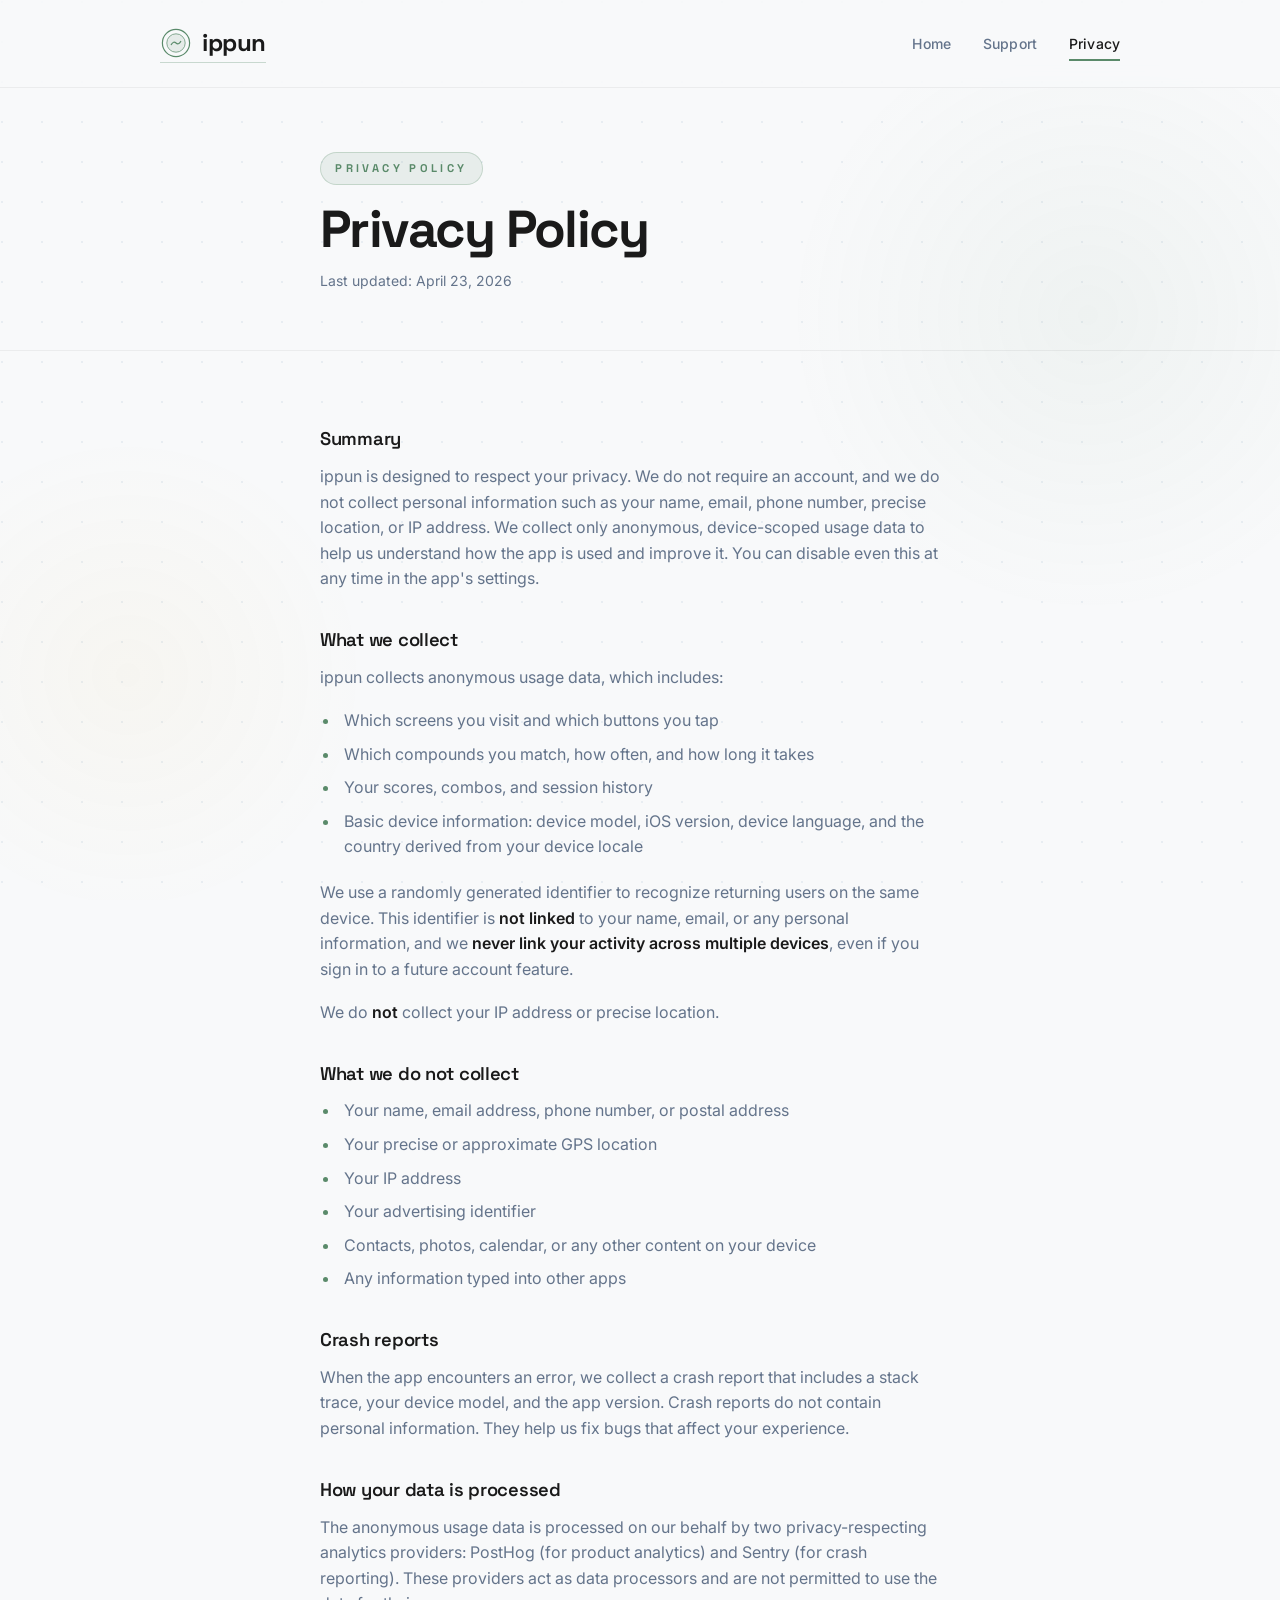
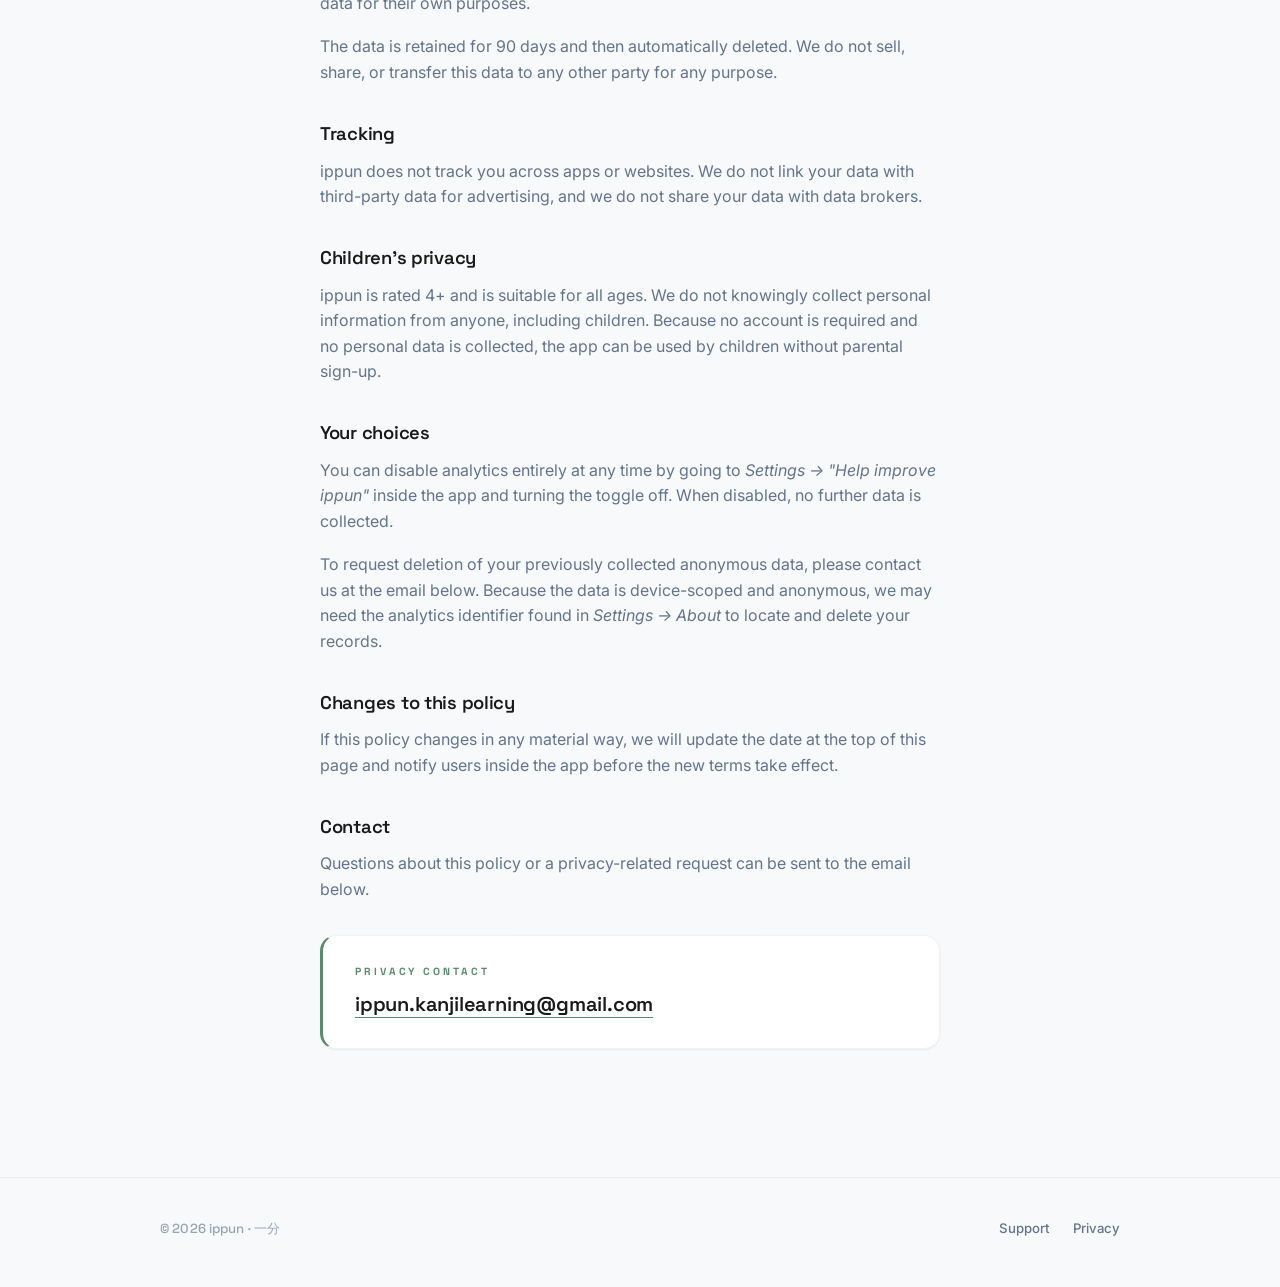
==== commit c85eb2c4: "Update privacy.html" ====
--- a/privacy.html
+++ b/privacy.html
@@ -89,7 +89,7 @@
 
       <div class="contact-card">
         <div class="label">Privacy contact</div>
-        <div class="value"><a href="mailto:privacy@example.com">privacy@example.com</a></div>
+        <div class="value"><a href="mailto:ippun.kanjilearning@gmail.com">ippun.kanjilearning@gmail.com</a></div>
       </div>
 
     </div>
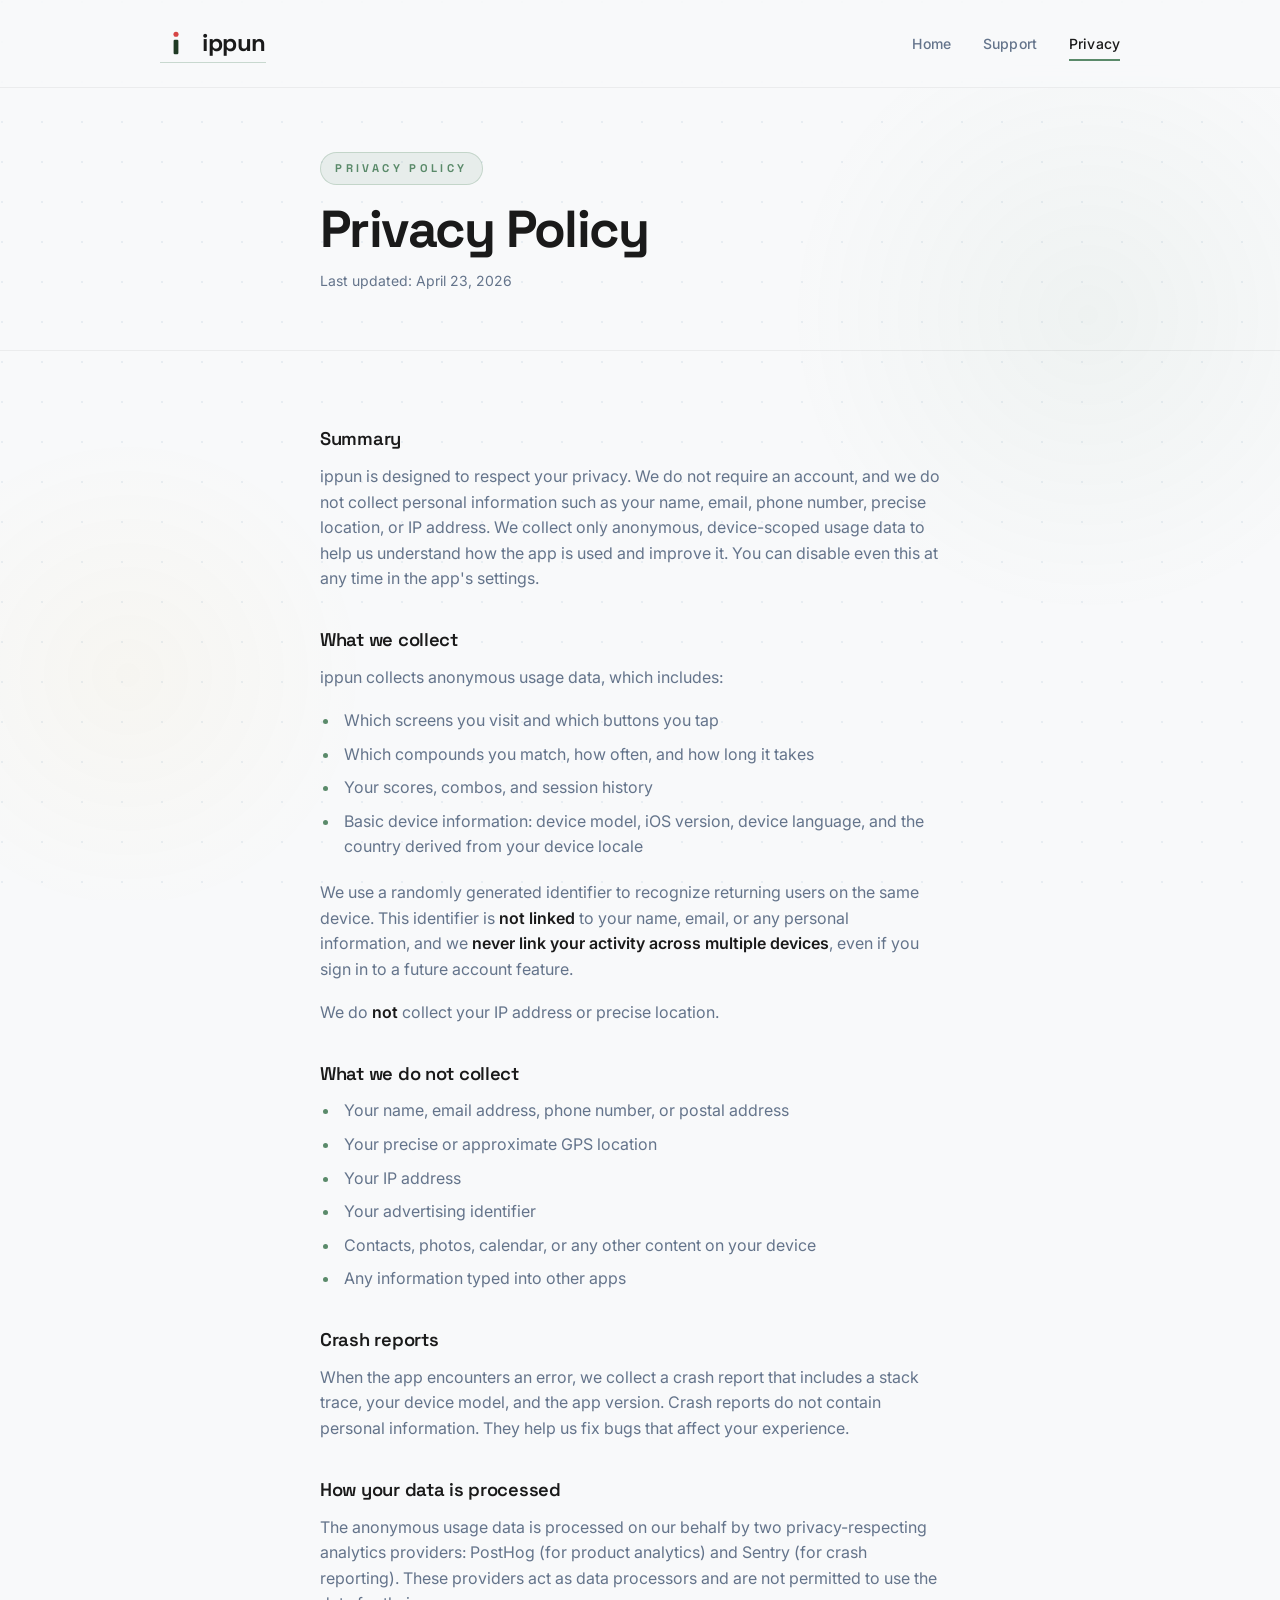
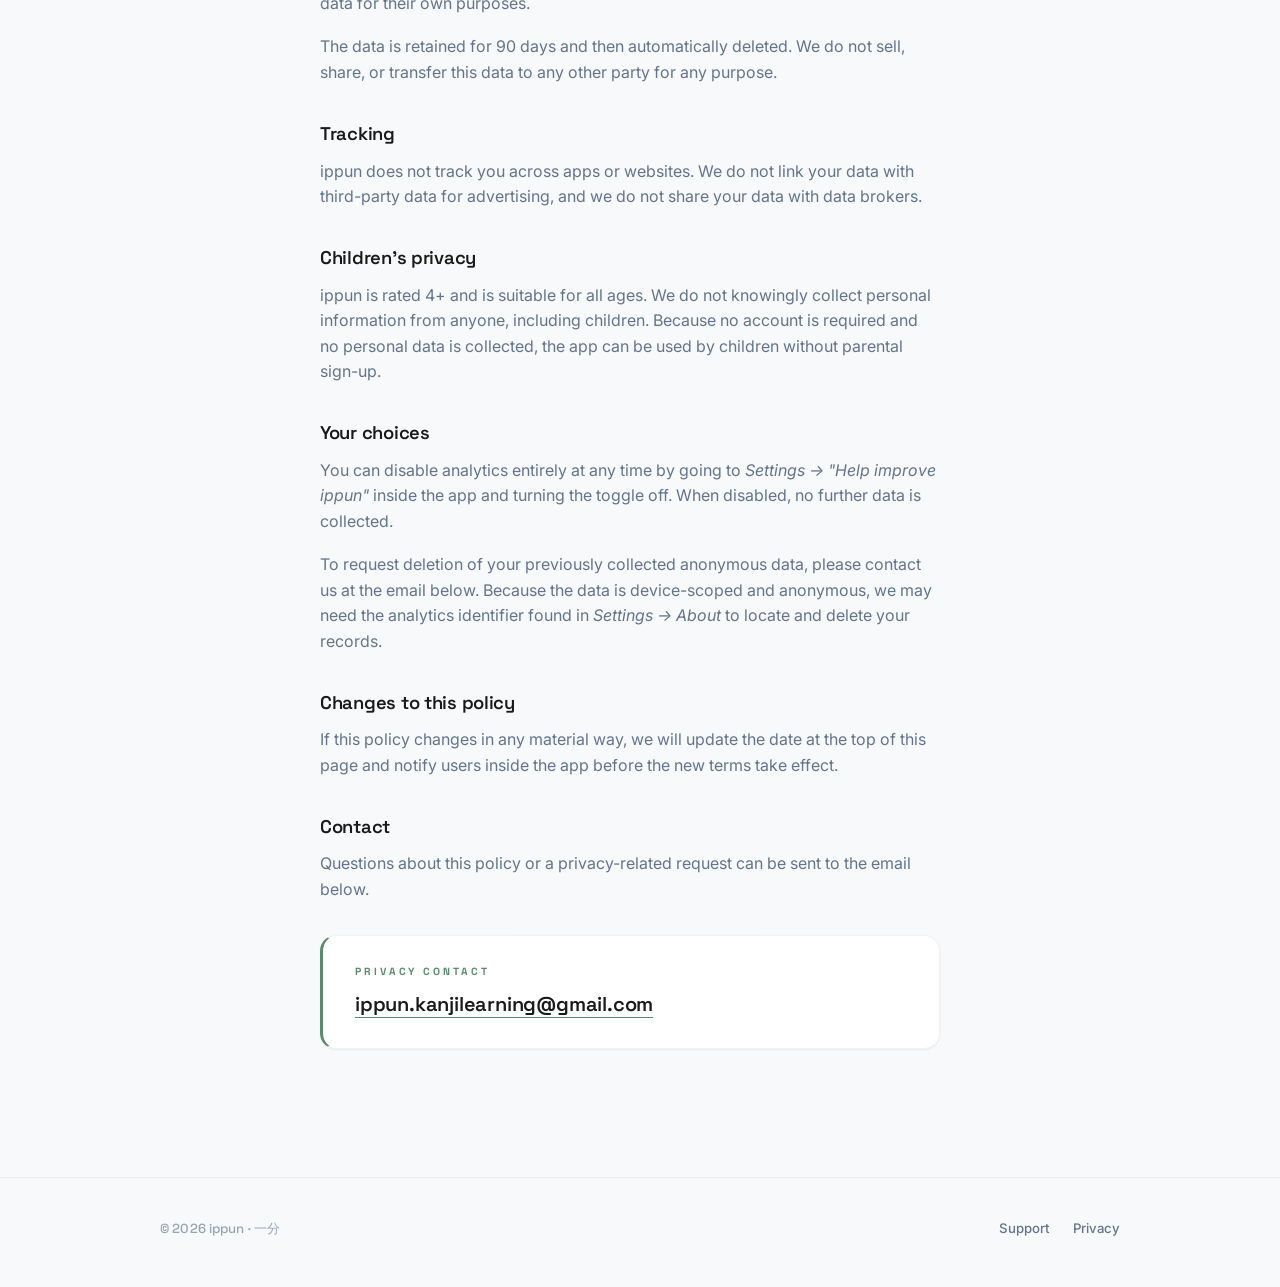
==== commit d4b2f79d: "Update privacy.html" ====
--- a/privacy.html
+++ b/privacy.html
@@ -5,7 +5,6 @@
 <meta name="viewport" content="width=device-width, initial-scale=1.0">
 <meta name="description" content="Privacy policy for ippun — what data we collect, what we don't, and how to opt out.">
 <title>Privacy Policy — ippun</title>
-<link rel="icon" type="image/svg+xml" href="assets/mark.svg">
 <link rel="preconnect" href="https://fonts.googleapis.com">
 <link rel="preconnect" href="https://fonts.gstatic.com" crossorigin>
 <link href="https://fonts.googleapis.com/css2?family=Space+Grotesk:wght@300;400;500;600;700&family=Inter:wght@300;400;500;600;700&family=Noto+Sans+JP:wght@400;700;900&display=swap" rel="stylesheet">
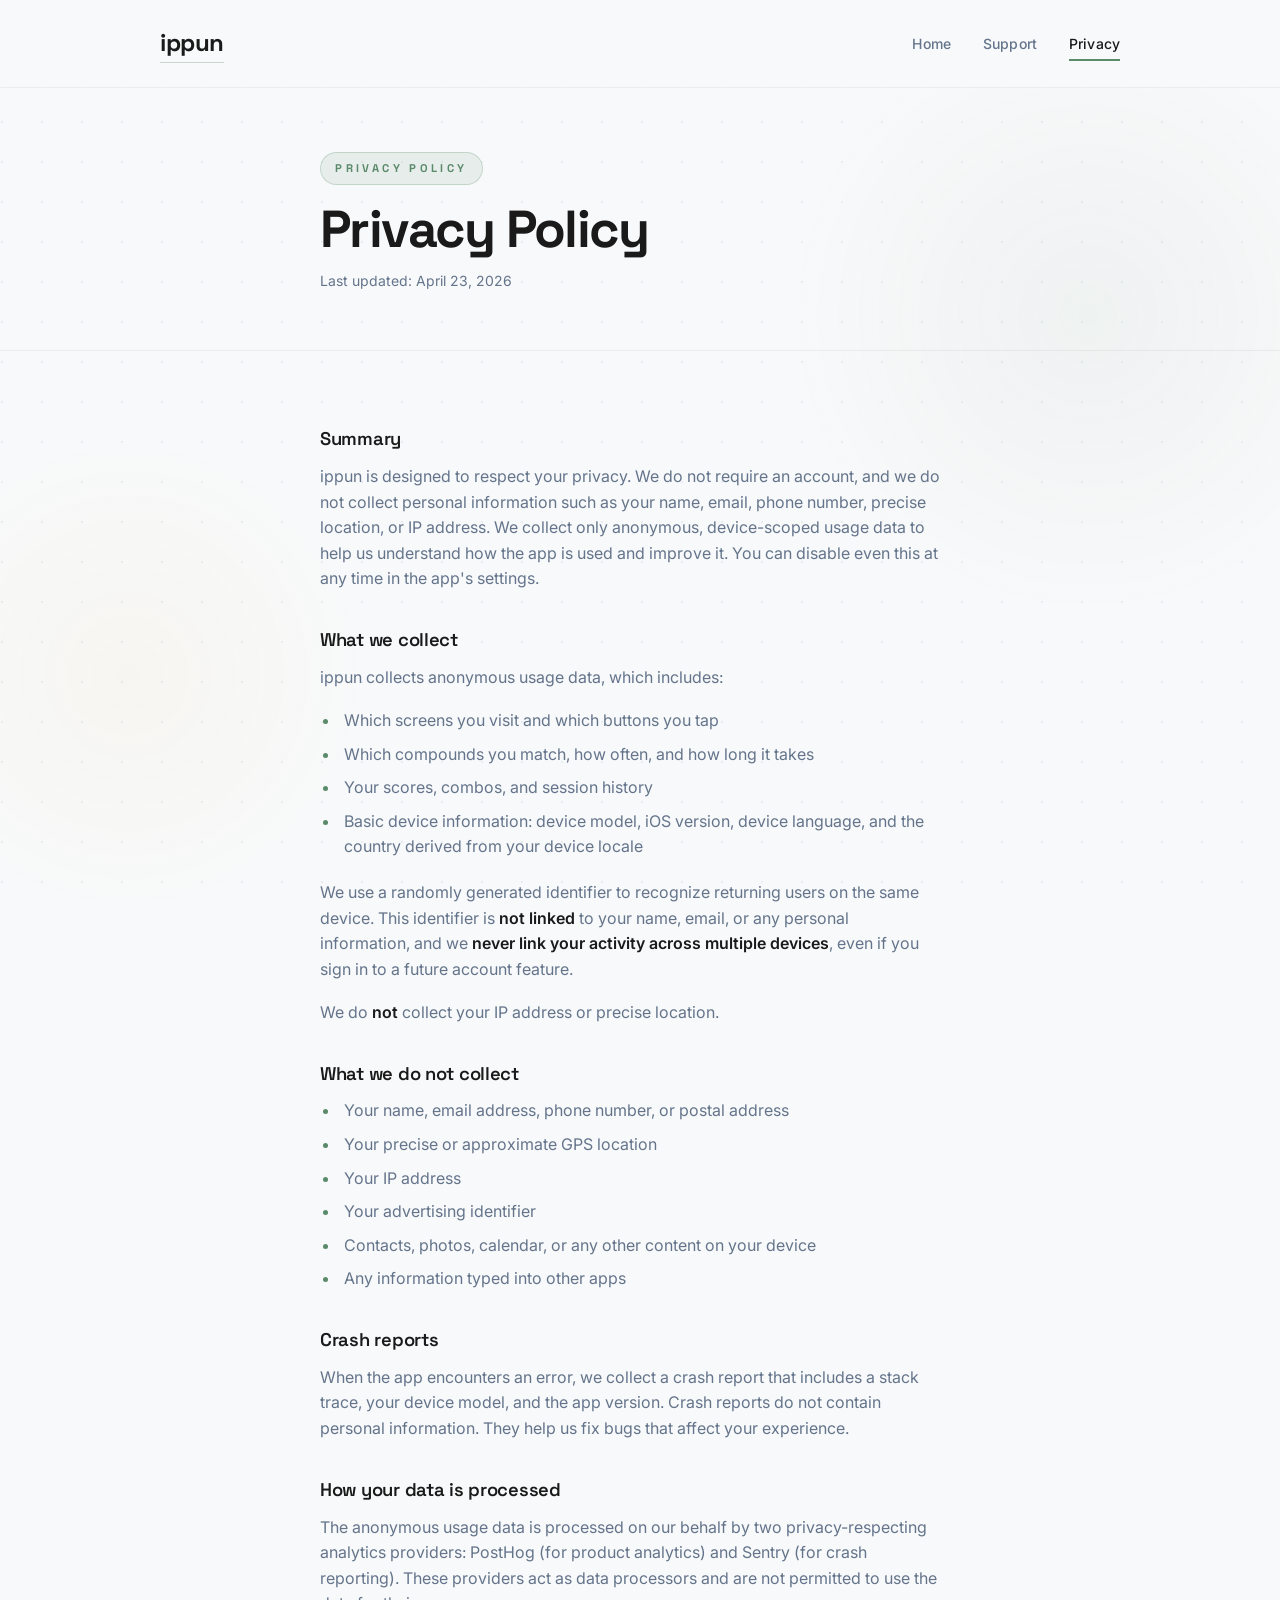
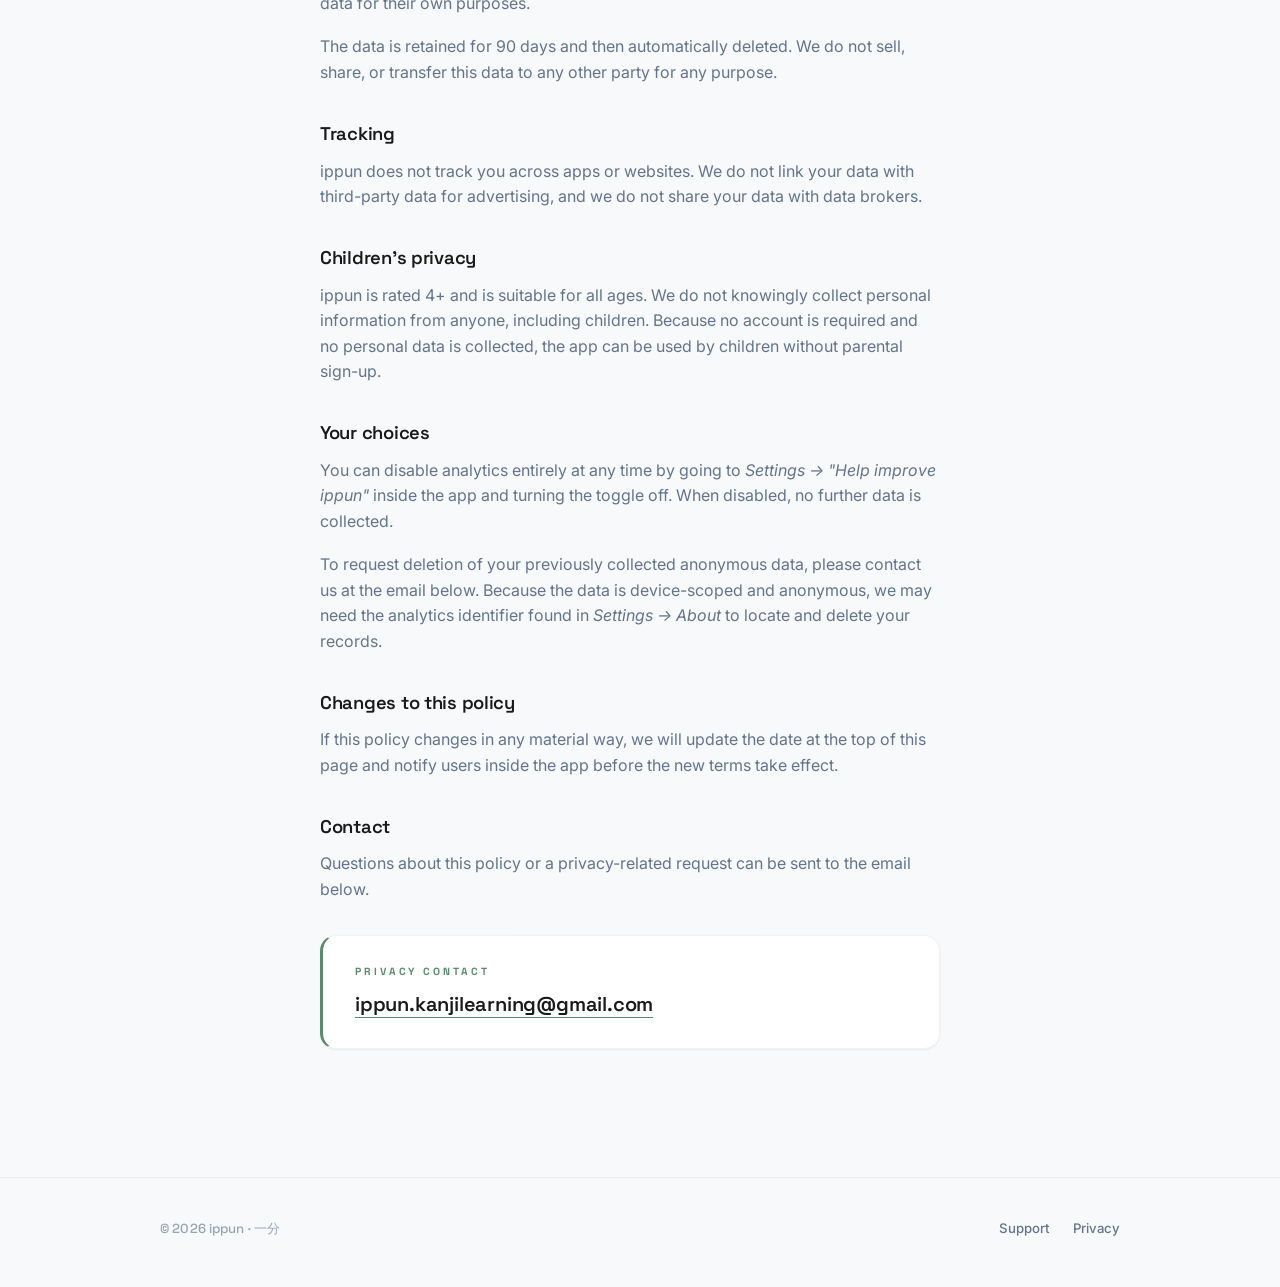
==== commit 613b4fba: "Update privacy.html" ====
--- a/privacy.html
+++ b/privacy.html
@@ -15,7 +15,6 @@
 <header class="site-header">
   <div class="wrap-wide site-header-inner">
     <a href="index.html" class="brand">
-      <img src="assets/mark.svg" alt="" class="brand-mark">
       <span class="brand-name">ippun</span>
     </a>
     <nav class="primary" aria-label="Primary">
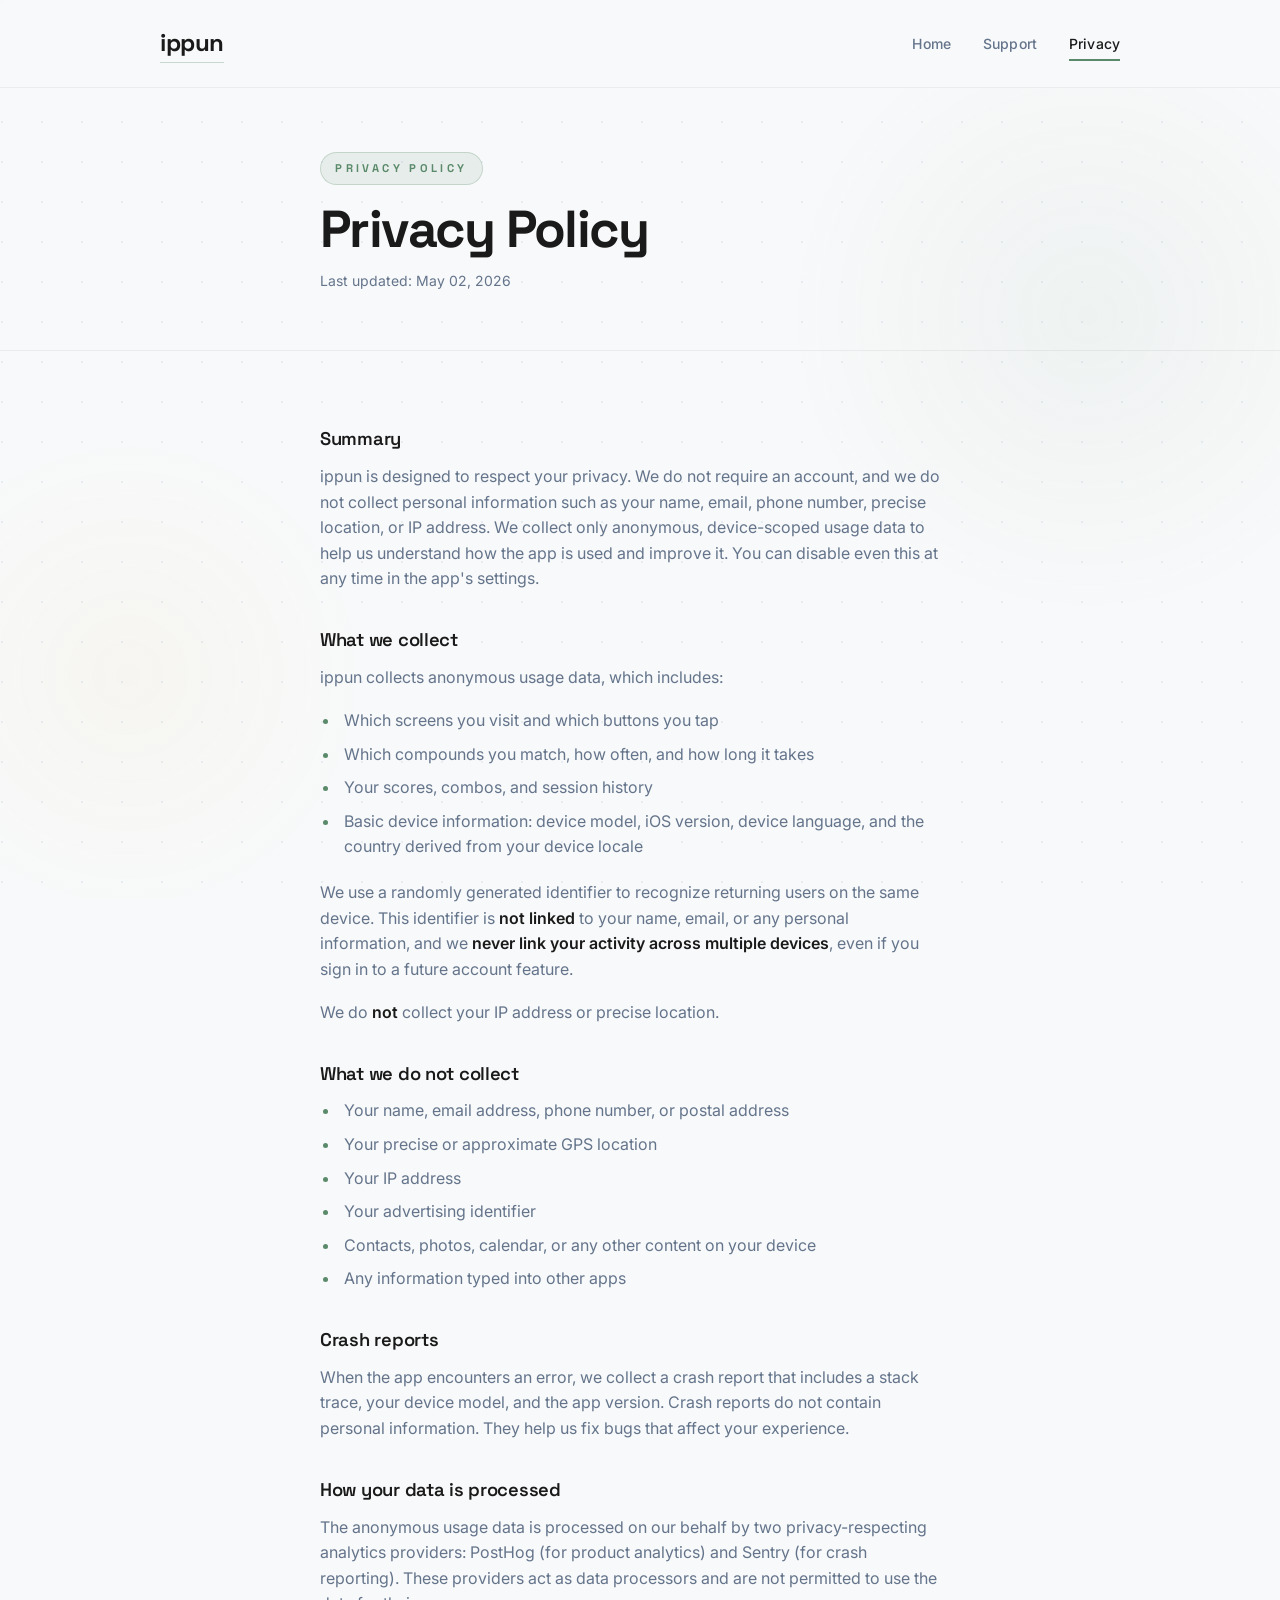
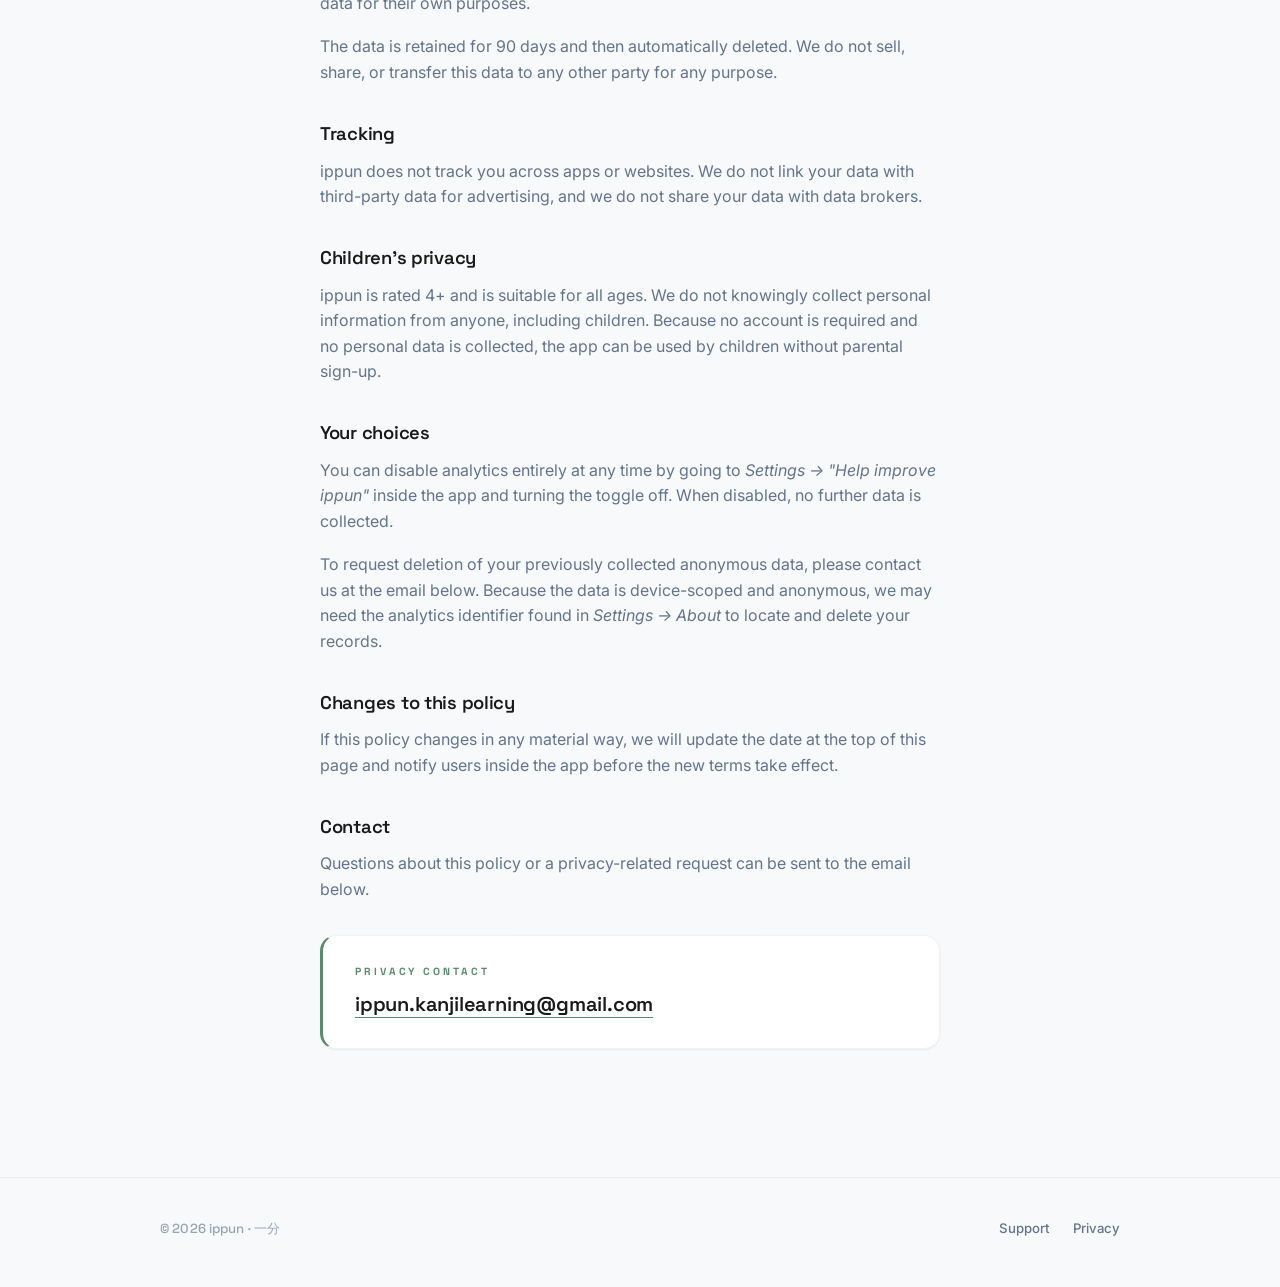
==== commit d7fa59c2: "Update privacy.html" ====
--- a/privacy.html
+++ b/privacy.html
@@ -31,7 +31,7 @@
     <div class="wrap">
       <p class="kicker">Privacy Policy</p>
       <h1>Privacy Policy</h1>
-      <p class="updated">Last updated: <span id="lastUpdated">April 23, 2026</span></p>
+      <p class="updated">Last updated: <span id="lastUpdated">May 02, 2026</span></p>
     </div>
   </div>
 
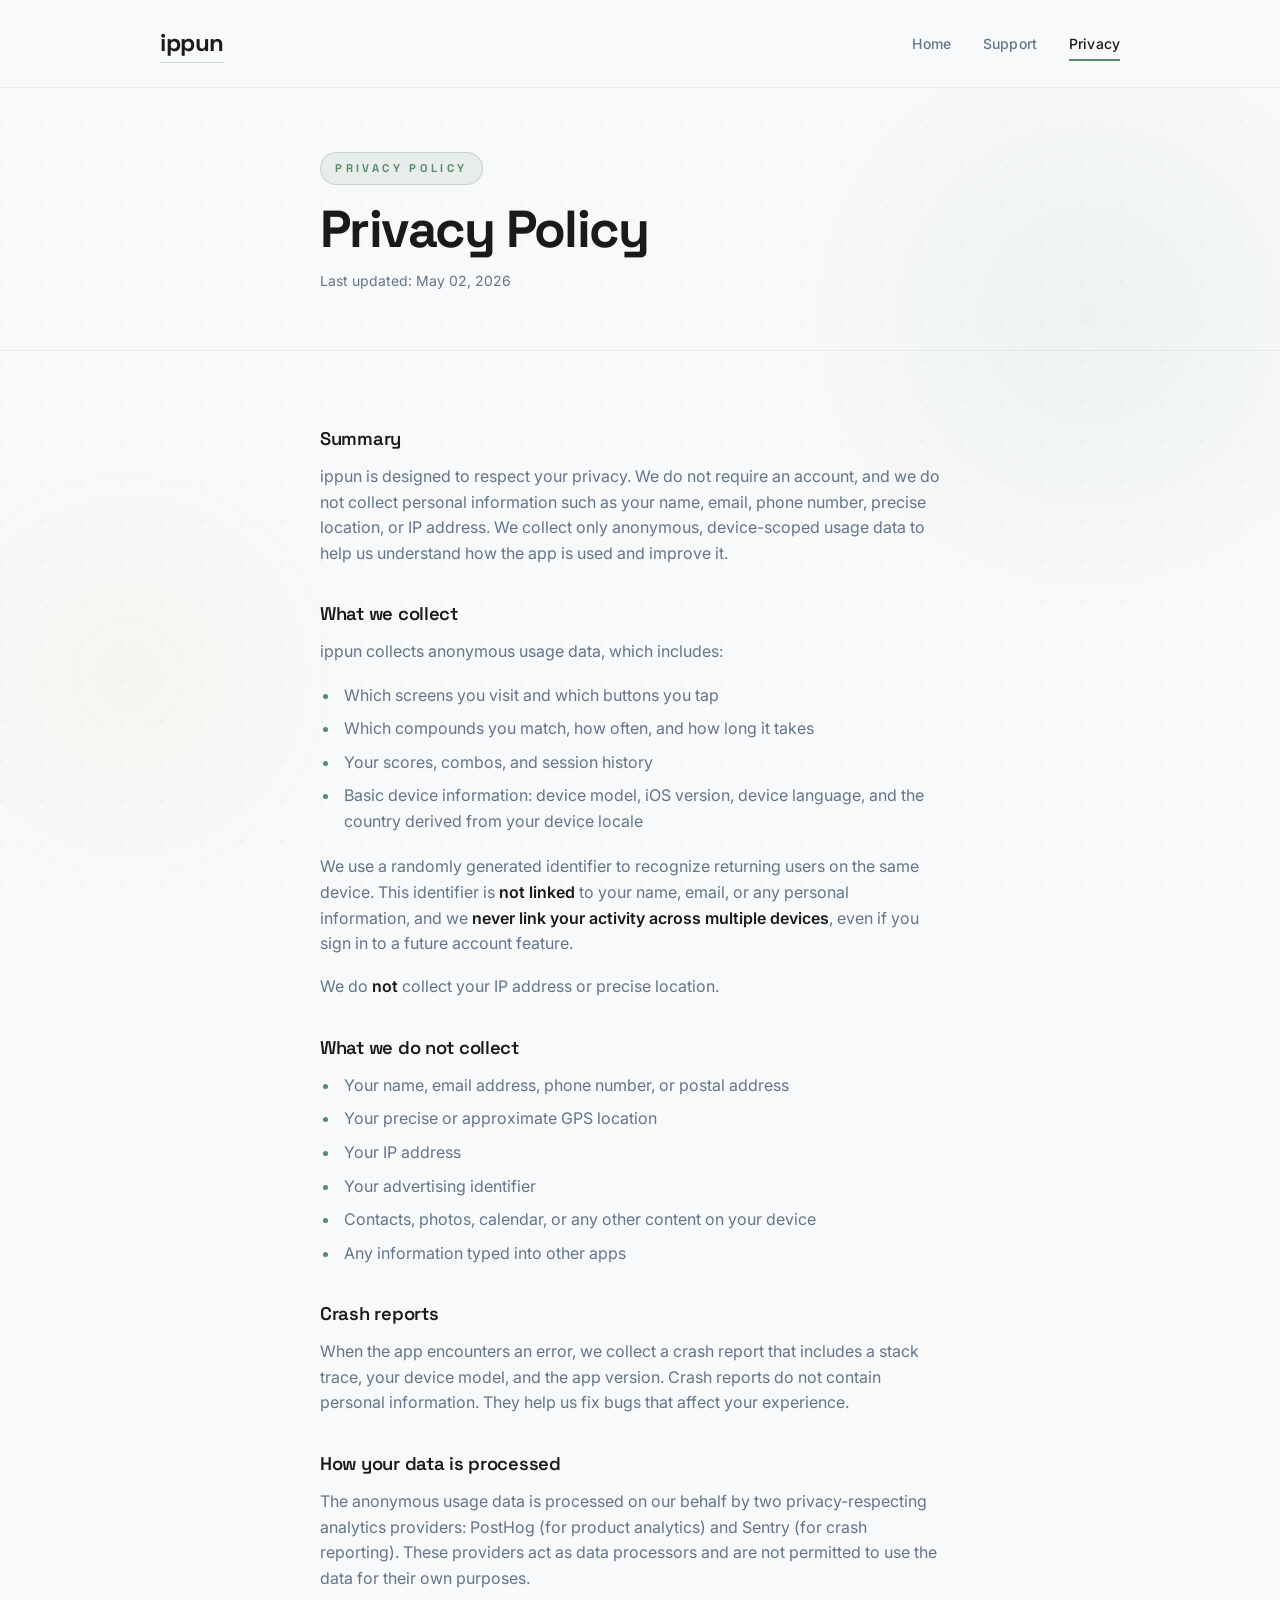
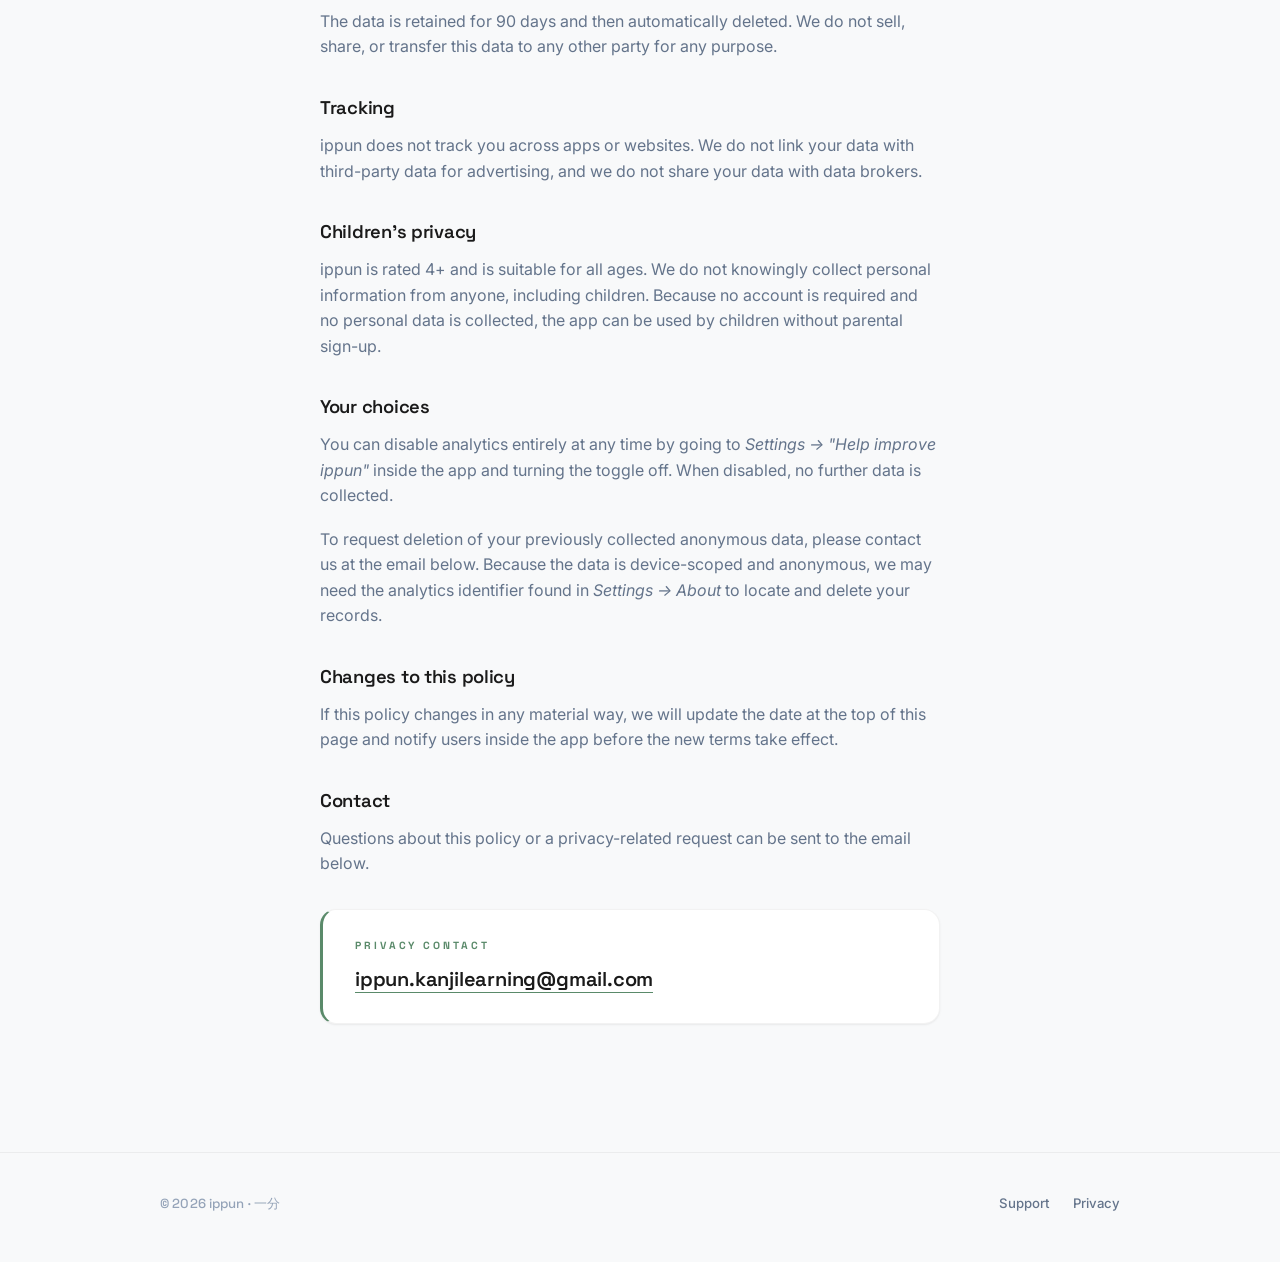
==== commit 070fb796: "Update privacy.html" ====
--- a/privacy.html
+++ b/privacy.html
@@ -39,7 +39,7 @@
     <div class="wrap">
 
       <h3>Summary</h3>
-      <p>ippun is designed to respect your privacy. We do not require an account, and we do not collect personal information such as your name, email, phone number, precise location, or IP address. We collect only anonymous, device-scoped usage data to help us understand how the app is used and improve it. You can disable even this at any time in the app's settings.</p>
+      <p>ippun is designed to respect your privacy. We do not require an account, and we do not collect personal information such as your name, email, phone number, precise location, or IP address. We collect only anonymous, device-scoped usage data to help us understand how the app is used and improve it.</p>
 
       <h3>What we collect</h3>
       <p>ippun collects anonymous usage data, which includes:</p>
